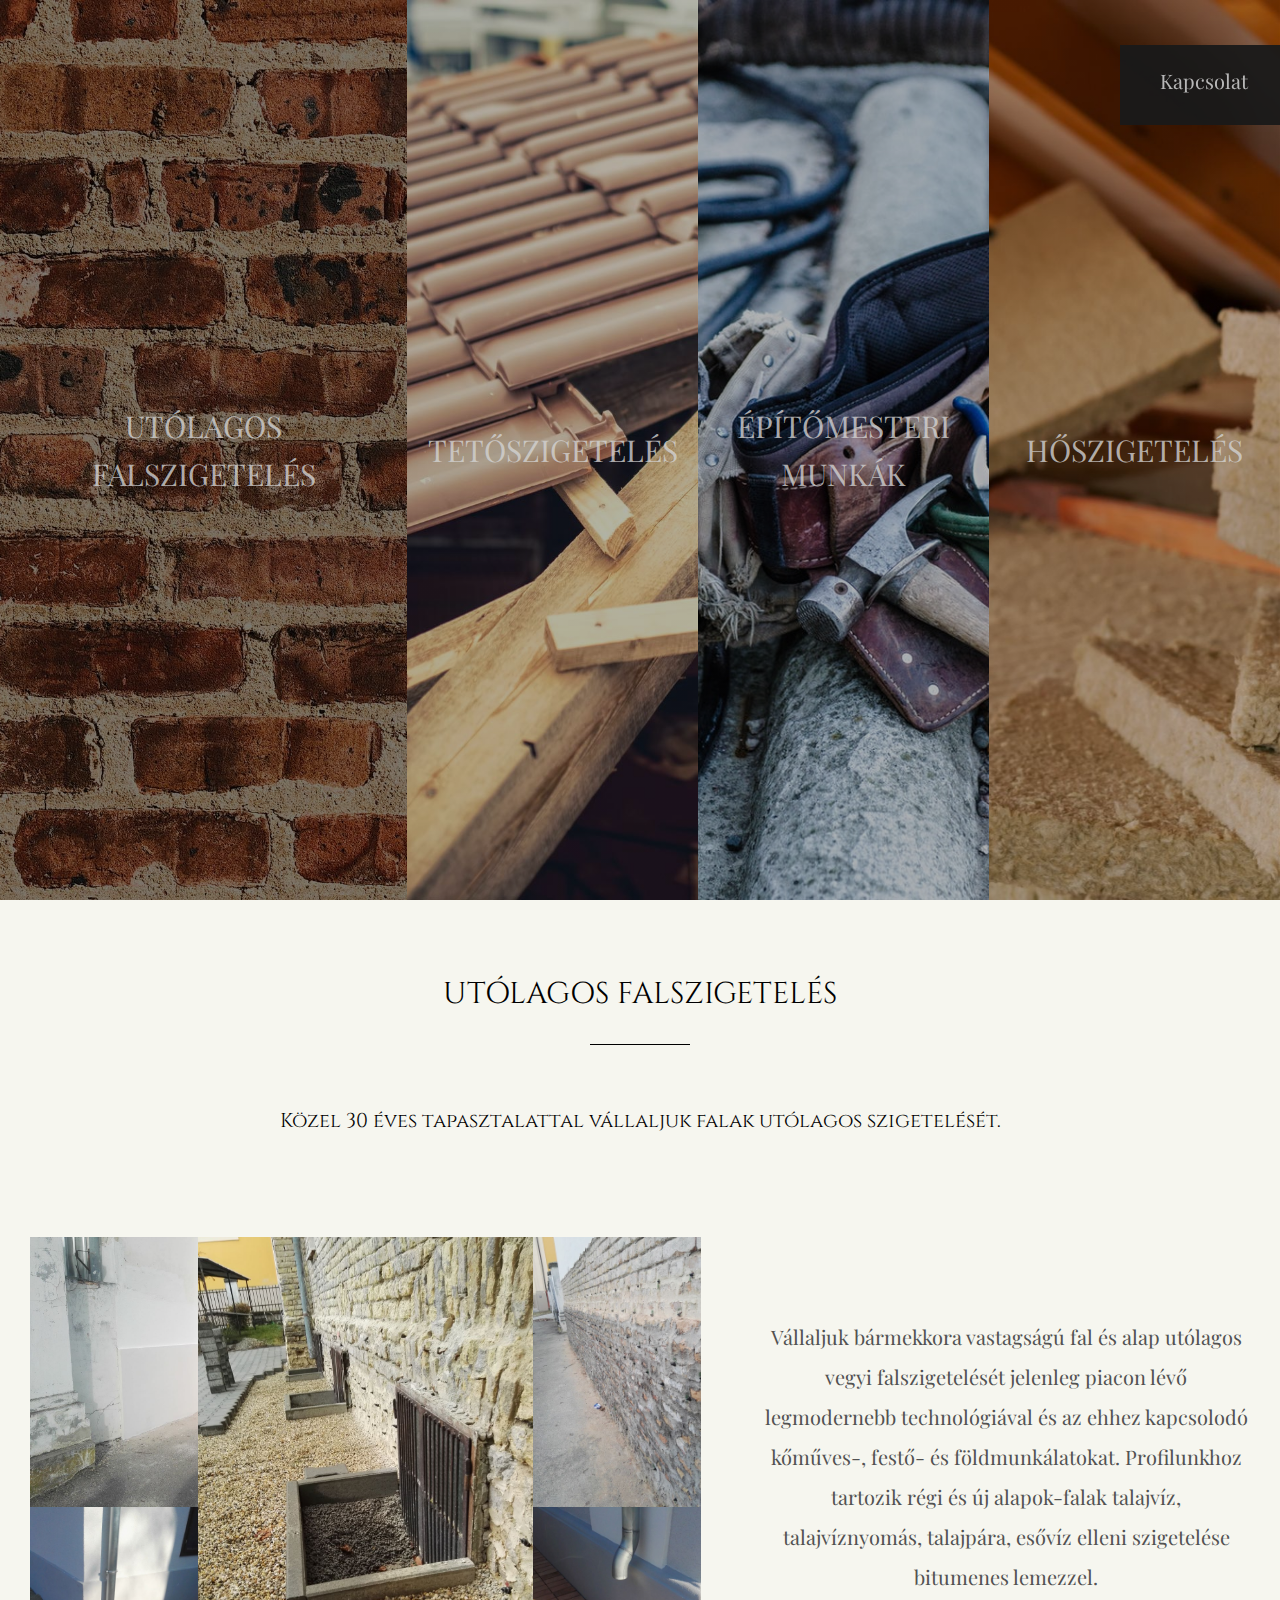
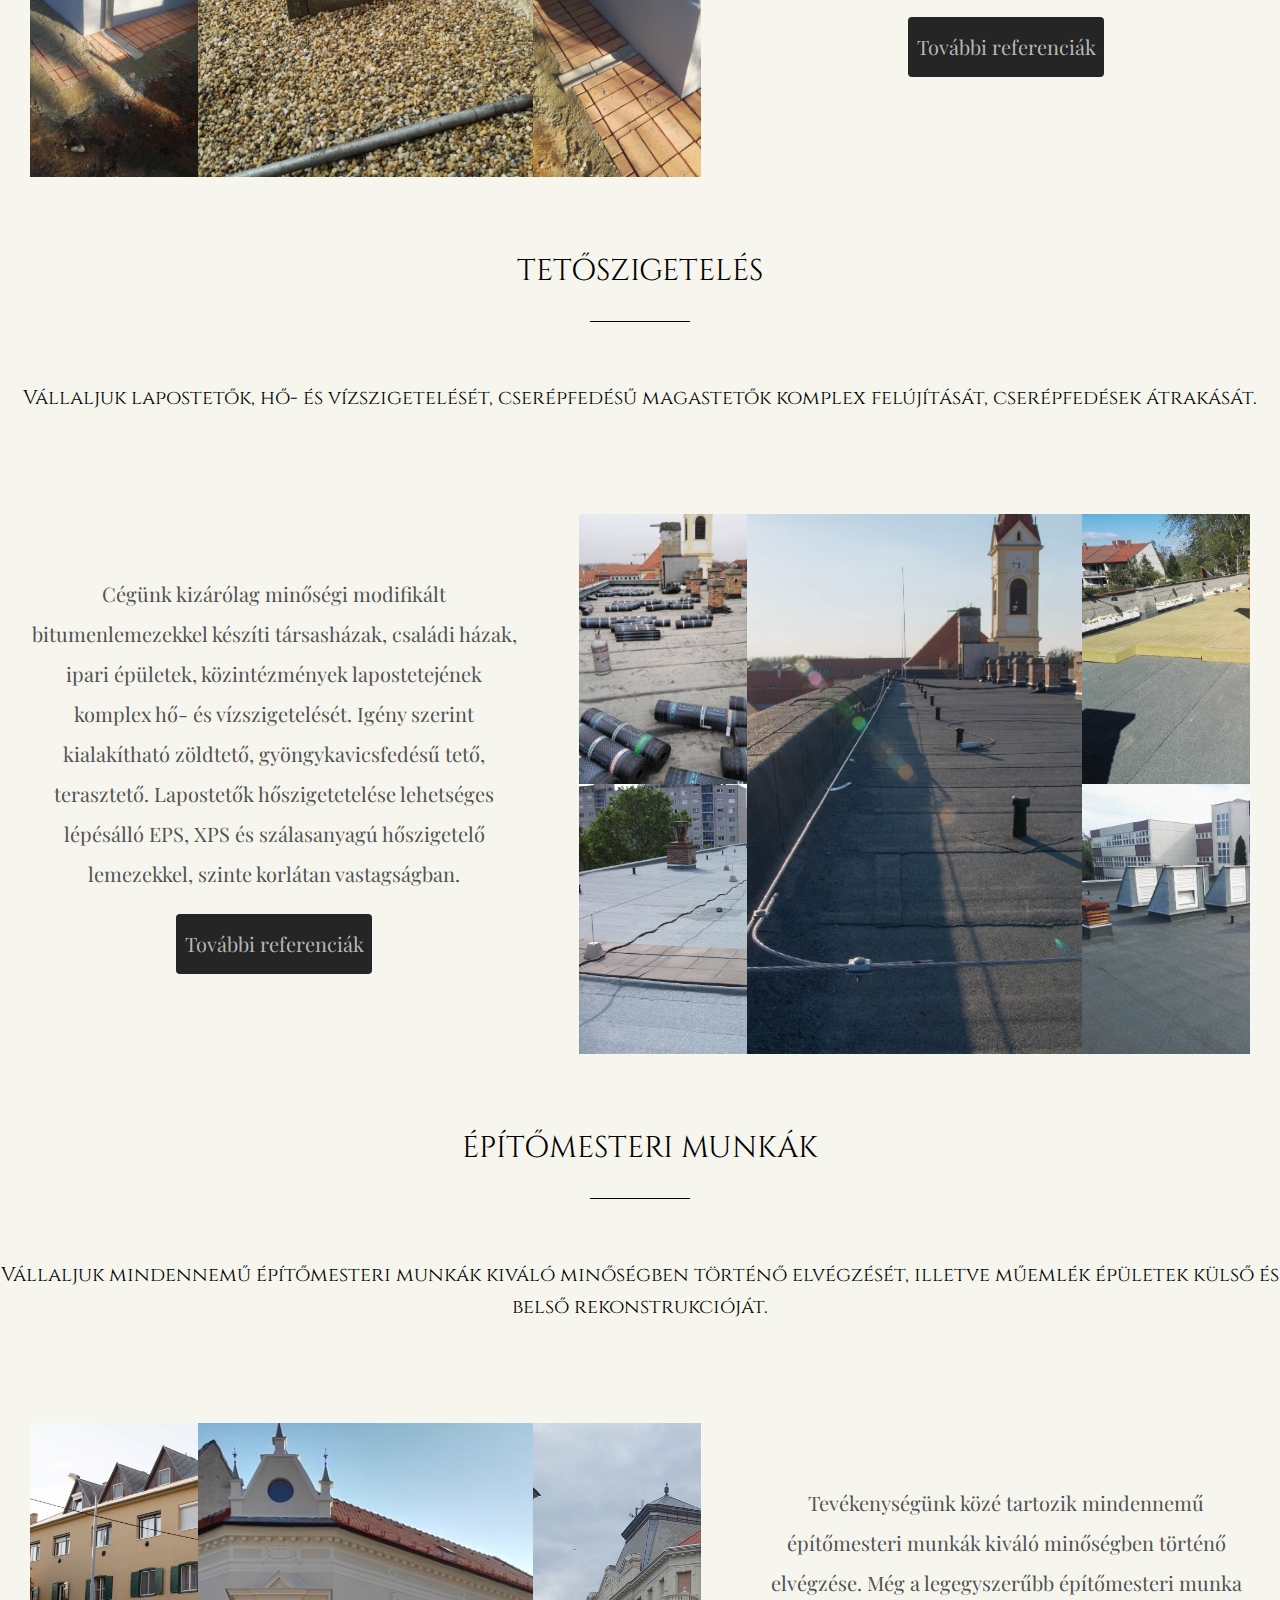
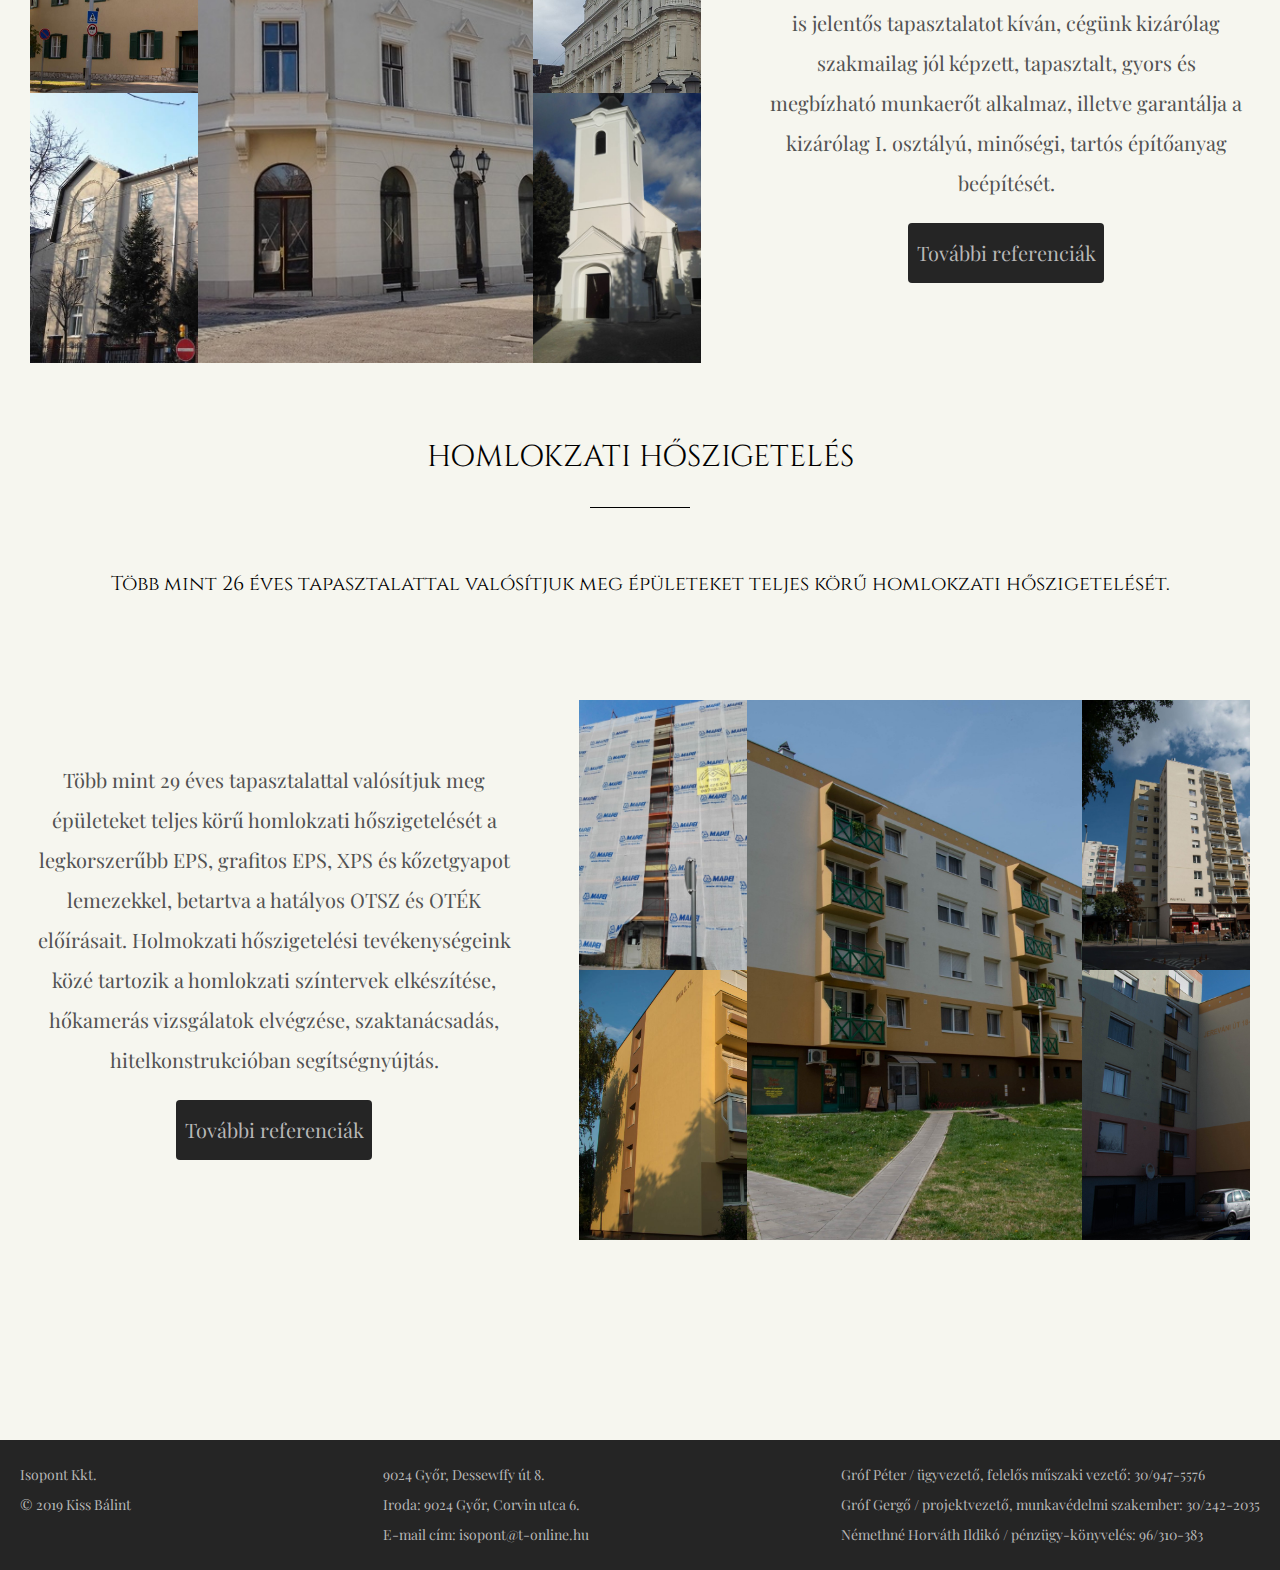
==== index.html @ 6ceb7b25 "implemented minor changes" ====
<!DOCTYPE html>
<html lang="en">
    <head>
        <meta charset="UTF-8">
        <meta name="viewport" content="width=device-width, initial-scale=1.0">
        
        
        <link href="https://fonts.googleapis.com/css?family=Cinzel" rel="stylesheet">
        <link href="https://fonts.googleapis.com/css?family=Cinzel|Playfair+Display" rel="stylesheet">
        <link rel="stylesheet" href="css/style.css">
        <link rel="shortcut icon" type="image/png" href="img/favicon.png">
        
        <title>geri &mdash; website</title>
    </head>
    <body>
        <div class="container">
            <div class="split">

                <div class="split__image split__image--first">
                        <a href="#falszig" class="split__button">utólagos falszigetelés</a> 
                </div>

                <div class="split__image split__image--second">
                        <a href="#tetoszig" class="split__button"> tetőszigetelés</a> 
                </div>

                <div class="split__image split__image--third">
                        <a href="#epmest" class="split__button">építőmesteri munkák</a> 
                </div>

                <div class="split__image split__image--fourth">
                        <a href="#hoszig" class="split__button">hőszigetelés</a>
                        <a href="#popup" class="split__contact">Kapcsolat</a> 
                </div>
                
            </div>
           
        
<!-- start of first job -->
            <div class="references" id="falszig">
                    <h2>utólagos falszigetelés</h2>
                    <div class="h2__line"></div>
                            <h3>Közel 30 éves tapasztalattal vállaljuk falak utólagos szigetelését.</h3>
            <div class="references__first">
                
                <div class="references__first--image">
                    <div class="references__first--image-1">
                        <div class="ref__title">Szent Imre út 16-18</div>
                    </div> 
                    <div class="references__first--image-2">
                        <div class="ref__title">Szent Imre út 16-18</div>
                    </div>
                    <div class="references__first--image-3">
                         <div class="ref__title">Szent Imre út 16-18</div> 
                    </div>
                    <div class="references__first--image-4">
                        <div class="ref__title">Szent Imre út 16-18</div> 
                    </div>
                    <div class="references__first--image-5">
                        <div class="ref__title">Szent Imre út 16-18</div>
                    </div>
                    </div>
                    <div class="references__first--text">
                        Vállaljuk bármekkora vastagságú fal és alap utólagos vegyi falszigetelését jelenleg piacon lévő legmodernebb technológiával és az ehhez kapcsolodó kőműves-, festő- és földmunkálatokat.
                        Profilunkhoz tartozik régi és új alapok-falak talajvíz, talajvíznyomás, talajpára, esővíz elleni szigetelése bitumenes lemezzel.
                             
                            <a href="#moreref" class="more__references">További referenciák</a>    
                    </div>    
            </div>
            </div>
<!-- end of first job -->


<!-- start of second job -->
<div class="references" id="tetoszig">
    <h2>Tetőszigetelés</h2>
    <div class="h2__line"></div>
            <h3>Vállaljuk lapostetők, hő- és vízszigetelését, cserépfedésű magastetők komplex 
                felújítását, cserépfedések átrakását.</h3>
<div class="references__first">

        <div class="references__first--text">
                Cégünk kizárólag minőségi modifikált bitumenlemezekkel készíti társasházak, családi házak, ipari épületek, közintézmények lapostetejének komplex hő- és vízszigetelését. 
        Igény szerint kialakítható zöldtető, gyöngykavicsfedésű tető, terasztető. Lapostetők hőszigetetelése lehetséges lépésálló EPS, XPS és szálasanyagú hőszigetelő lemezekkel, szinte korlátan vastagságban. 
                     
                    <a href="#moreref" class="more__references">További referenciák</a>    
            </div> 

<div class="references__first--image">
    <div class="references__first--image-6">
        <div class="ref__title">Szent Imre út 16-18</div>
    </div> 
    <div class="references__first--image-7">
        <div class="ref__title">Szent Imre út 16-18</div>
    </div>
    <div class="references__first--image-8">
         <div class="ref__title">Szent Imre út 16-18</div> 
    </div>
    <div class="references__first--image-9">
        <div class="ref__title">Szent Imre út 16-18</div> 
    </div>
    <div class="references__first--image-10">
        <div class="ref__title">Szent Imre út 16-18</div>
    </div>
    </div>
</div>
</div>
<!-- end of second job -->

<!-- start of third job -->
<div class="references" id="epmest">
        <h2>Építőmesteri munkák</h2>
        <div class="h2__line"></div>
                <h3>Vállaljuk mindennemű építőmesteri munkák kiváló minőségben történő elvégzését,
                     illetve műemlék épületek külső és belső rekonstrukcióját.</h3>
<div class="references__first">
    
    <div class="references__first--image">
        <div class="references__first--image-11">
            <div class="ref__title">Szent Imre út 16-18</div>
        </div> 
        <div class="references__first--image-12">
            <div class="ref__title">Szent Imre út 16-18</div>
        </div>
        <div class="references__first--image-13">
             <div class="ref__title">Szent Imre út 16-18</div> 
        </div>
        <div class="references__first--image-14">
            <div class="ref__title">Szent Imre út 16-18</div> 
        </div>
        <div class="references__first--image-15">
            <div class="ref__title">Szent Imre út 16-18</div>
        </div>
        </div>
        <div class="references__first--text">
                Tevékenységünk közé tartozik mindennemű építőmesteri munkák kiváló minőségben történő elvégzése. Még a legegyszerűbb építőmesteri munka is jelentős tapasztalatot kíván,  
                cégünk kizárólag szakmailag jól képzett, tapasztalt, gyors és megbízható munkaerőt alkalmaz, illetve garantálja a kizárólag I. osztályú, minőségi, tartós építőanyag beépítését.
                 
                <a href="#moreref" class="more__references">További referenciák</a>    
        </div>    
</div>
</div>
<!-- end of third job -->


<!-- start of fourth job -->
<div class="references" id="hoszig">
    <h2>Homlokzati hőszigetelés</h2>
    <div class="h2__line"></div>
            <h3>Több mint 26 éves tapasztalattal valósítjuk meg
                    épületeket teljes körű homlokzati hőszigetelését.</h3>
<div class="references__first">

        <div class="references__first--text">
                Több mint 29 éves tapasztalattal valósítjuk meg épületeket teljes körű homlokzati hőszigetelését a legkorszerűbb EPS, grafitos EPS, 
                XPS és kőzetgyapot lemezekkel, betartva a hatályos OTSZ és OTÉK előírásait.  
Holmokzati hőszigetelési tevékenységeink közé tartozik a homlokzati színtervek elkészítése, hőkamerás vizsgálatok elvégzése, szaktanácsadás, hitelkonstrukcióban segítségnyújtás.
                     
                    <a href="#moreref" class="more__references">További referenciák</a>    
            </div> 

<div class="references__first--image">
    <div class="references__first--image-16">
        <div class="ref__title">Szent Imre út 16-18</div>
    </div> 
    <div class="references__first--image-17">
        <div class="ref__title">Szent Imre út 16-18</div>
    </div>
    <div class="references__first--image-18">
         <div class="ref__title">Szent Imre út 16-18</div> 
    </div>
    <div class="references__first--image-19">
        <div class="ref__title">Szent Imre út 16-18</div> 
    </div>
    <div class="references__first--image-20">
        <div class="ref__title">Szent Imre út 16-18</div>
    </div>
    </div>
</div>
</div>
<!-- end of fourth job -->


            <!-- POPUP -->
            <div class="popup" id="popup">
                <div class="popup__content">
                    <a href="#container" class="popup__close">&times;</a>
                    <div class="popup__content--text">
                        <div class="popup__content--text-heading">Árajánlatkéréssel és egyéb információval kapcsolatban keressen bennünket alábbi elérhetőségeinken.</div>

                        <div class="popup__content--text-contacts">Isopont Kft.<br>
                            9024 Győr, Dessewffy út 8.<br>
                            Iroda: 9024 Győr, Corvin utca 6.<br>
                            E-mail cím: isopont@t-online.hu<br>
                        </div>
    
     
                        <div class="popup__content--text-contacts">
                            Gróf Péter / ügyvezető, felelős műszaki vezető<br>
                            mobil: +36-30/947-5576<br>
                        </div>
     
                        <div class="popup__content--text-contacts">
                            Gróf Gergő / projektvezető, építőmérnök, munkavédelmi szakember<br>
                            mobil: +36-30/242-2035<br>
                        </div>
     
                            <div class="popup__content--text-contacts">
                            Némethné Horváth Ildikó / pénzügy-könyvelés<br>
                            Telefon: +36-96/310-383<br>
                        </div>
     
                            
 

                        
                    </div>
                </div>
            </div>
            <!-- POPUP -->

            <!-- references -->
            <div class="moreref" id="moreref">
                <div class="moreref__content">
                    <a href="#container" class="moreref__close">&times;</a>

                    <div class="moreref__content--image">
                            <!--<div class="moreref__content--image--1">
                                <div class="rozamester">Szent László út 8.</div>
                            </div>
                            <div class="moreref__content--image--2">
                                <div class="rozamester">Szent László út 8.</div>
                            </div> 
                            <div class="moreref__content--image--3">
                                <div class="rozamester">Szent László út 8.</div>
                            </div> 
                            <div class="moreref__content--image--4">
                                <div class="rozamester">Szent László út 8.</div>
                            </div> 
                            <div class="moreref__content--image--5">
                                <div class="rozamester">Szent László út 8.</div>
                            </div> -->
                            <div class="moreref__content--image--6">
                                <div class="rozamester">Szent László út 8.</div>
                            </div> 
                            <div class="moreref__content--image--7">
                                <div class="rozamester">Szent László út 8.</div>
                            </div> 
                            <div class="moreref__content--image--8">
                                <div class="rozamester">Szent László út 8.</div>
                            </div>
                            <div class="moreref__content--image--9">
                                <div class="rozamester">Szent László út 8.</div>
                            </div>
                            <div class="moreref__content--image--10">
                                <div class="rozamester">Szent László út 8.</div>
                            </div>
                            <div class="moreref__content--image--11">
                                <div class="rozamester">Szent László út 8.</div>
                            </div>
                            <div class="moreref__content--image--12">
                                <div class="rozamester">Szent László út 8.</div>
                            </div>
                            <div class="moreref__content--image--13">
                                <div class="rozamester">Szent László út 8.</div>
                            </div>
                            <div class="moreref__content--image--14">
                                <div class="rozamester">Szent László út 8.</div>
                            </div>
                            <div class="moreref__content--image--15">
                                <div class="rozamester">Szent László út 8.</div>
                            </div>
                    </div>


        
</div>
</div>
<!-- references -->

<!-- footer -->
<div class="footer">

        <div class="footer-item">
                <li>Isopont Kkt.</li>
                <li>© 2019 Kiss Bálint</li>
            </div>

    <div class="footer-item">
        <li>9024 Győr, Dessewffy út 8.</li>
        <li>Iroda: 9024 Győr, Corvin utca 6.</li>
        <li>E-mail cím: isopont@t-online.hu</li>
    </div>

    <div class="footer-item">
            <li>Gróf Péter / ügyvezető, felelős műszaki vezető:
                30/947-5576</li>
            <li>Gróf Gergő / projektvezető, munkavédelmi szakember:
                    30/242-2035</li>
            <li>Némethné Horváth Ildikó / pénzügy-könyvelés:
                    96/310-383</li>
        </div>


</div>
    
    
        
    

        
        <script src='main.js'></script>

    </body>
</html>
---- css/style.css ----
@charset "UTF-8";
/*font-family: 'Playfair Display', serif;
font-size: 14px;
letter-spacing: 0.1em;
font-style: italic;

font-family: 'Cinzel', serif;*/
:root {
  --color-primary: #fff; }

* {
  margin: 0;
  padding: 0; }

*,
*::before,
*::after {
  box-sizing: inherit; }

html {
  box-sizing: border-box;
  font-size: 62.5%; }

body {
  font-family: 'Playfair Display';
  font-weight: 400;
  line-height: 1.6;
  background-color: rgba(232, 232, 215, 0.4);
  min-height: 100vh;
  overflow-x: hidden; }

.container {
  position: relative; }

/*-----------------mixins------------------- format:shift+alt+f*/
/*---------------mixins------------------*/
html {
  overflow-x: hidden; }

.split {
  display: flex;
  justify-content: center;
  align-items: center; }
  .split__image {
    position: relative;
    width: 100%;
    height: 100vh;
    overflow: hidden; }
    @media only screen and (max-width: 820px) {
      .split__image {
        height: 25vh; } }
    @media only screen and (max-width: 540px) {
      .split__image {
        height: 50vh; } }
    .split__image--first {
      background-image: linear-gradient(rgba(0, 0, 0, 0.3), rgba(0, 0, 0, 0.3)), url("../img/utólagosfalszig_2.jpg");
      background-position: center;
      background-size: cover; }
    .split__image--second {
      background-image: linear-gradient(rgba(0, 0, 0, 0.3), rgba(0, 0, 0, 0.3)), url("../img/tető_2.jpg");
      background-size: cover;
      background-position: center; }
    .split__image--third {
      background-image: linear-gradient(rgba(0, 0, 0, 0.3), rgba(0, 0, 0, 0.3)), url("../img/építő_1.jpg");
      background-size: cover;
      background-position: center; }
    .split__image--fourth {
      background-image: linear-gradient(rgba(0, 0, 0, 0.3), rgba(0, 0, 0, 0.3)), url("../img/hőszig_1.jpg");
      background-size: cover;
      background-position: center; }
  .split__button {
    z-index: 100;
    position: absolute;
    left: 50%;
    /* horizontal alignment */
    top: 50%;
    /* vertical alignment */
    transform: translate(-50%, -50%);
    text-align: center;
    font-size: 3rem;
    font-weight: 200;
    color: rgba(211, 211, 211, 0.8);
    text-decoration: none;
    text-transform: uppercase;
    transition: all 0.3s; }
    .split__button:hover {
      color: lightgray;
      border-bottom: 1px solid rgba(211, 211, 211, 0.8); }
    @media only screen and (max-width: 1020px) {
      .split__button {
        font-size: 2.4rem; } }
  .split__contact {
    z-index: 100;
    position: absolute;
    right: 0%;
    top: 5%;
    height: 8rem;
    width: 16rem;
    padding: 2rem 4rem;
    text-align: center;
    font-size: 2rem;
    font-weight: 400;
    color: rgba(211, 211, 211, 0.85);
    text-decoration: none;
    background: rgba(25, 25, 25, 0.95);
    transition: all 0.3s;
    position: fixed; }
    .split__contact:hover {
      color: lightgray;
      background: #191919; }
    @media only screen and (max-width: 1020px) {
      .split__contact {
        font-size: 1.8rem;
        height: 6rem;
        width: 12rem;
        padding: 1.5rem 2rem;
        text-align: center; } }
    @media only screen and (max-width: 820px) {
      .split__contact {
        font-size: 1.6rem;
        height: 5rem;
        width: 10rem;
        padding: 1.2rem 2rem;
        text-align: center;
        right: 0%;
        top: 0%; } }
    @media only screen and (max-width: 540px) {
      .split__contact {
        font-size: 1.2rem;
        height: 5rem;
        width: 10rem;
        padding: 1.2rem 2rem;
        text-align: center;
        right: 0%;
        top: 0%; } }
  @media only screen and (max-width: 820px) {
    .split {
      flex-direction: column;
      width: 100%;
      background-size: cover; } }

h2 {
  font-family: "Cinzel", serif;
  text-transform: uppercase;
  font-weight: 300;
  font-size: 3rem;
  text-align: center;
  margin: 7rem 0rem 2.6rem 0rem; }
  @media only screen and (max-width: 820px) {
    h2 {
      font-size: 2.8rem;
      margin-bottom: 2rem; } }
  @media only screen and (max-width: 540px) {
    h2 {
      margin-bottom: 2.4rem; } }

.h2__line {
  margin: 0 auto;
  width: 10rem;
  height: 1px;
  background: black; }

h3 {
  font-family: "Cinzel", serif;
  font-weight: 200;
  font-size: 2rem;
  text-align: center;
  margin: 6rem 0rem 10rem 0rem; }
  @media only screen and (max-width: 820px) {
    h3 {
      margin: 6rem 0rem 10rem 0rem; } }
  @media only screen and (max-width: 540px) {
    h3 {
      margin: 3rem 0rem 2rem 0rem; } }
  @media only screen and (max-width: 300px) {
    h3 {
      margin: 3rem 0rem 12rem 0rem; } }

.references__first {
  display: flex;
  justify-content: space-between;
  align-items: center;
  margin: 3rem 3rem;
  height: 60vh; }
  .references__first--image {
    width: 55%;
    height: 100%;
    position: relative;
    overflow: hidden;
    /*----main reference picture styles---------*/
    /*----utólagos falszigetelés---------*/
    /*----utólagos falszigetelés---------*/
    /*----tetőszigetelés---------*/
    /*----tetőszigetelés---------*/
    /*----építőmesteri munkák---------*/
    /*----építőmesteri munkák---------*/
    /*----homlokzati hőszigetelés---------*/
    /*----homlokzati hőszigetelés---------*/
    /*----main reference picture styles---------*/ }
    @media only screen and (max-width: 920px) {
      .references__first--image {
        width: 45%; } }
    @media only screen and (max-width: 540px) {
      .references__first--image {
        width: 0;
        height: 0; } }
    .references__first--image-1 {
      background-image: linear-gradient(rgba(0, 0, 0, 0), rgba(0, 0, 0, 0)), url("../img/reference1.jpg");
      width: 25%;
      height: 50%;
      background-size: cover;
      position: absolute;
      top: 0%;
      left: 0%;
      transition: all 1s ease;
      overflow: hidden; }
      @media only screen and (max-width: 920px) {
        .references__first--image-1 {
          height: 0; } }
      .references__first--image-1:hover {
        z-index: 10; }
    .references__first--image-2 {
      background-image: linear-gradient(rgba(0, 0, 0, 0), rgba(0, 0, 0, 0)), url("../img/reference2.jpg");
      width: 50%;
      height: 100%;
      background-size: cover;
      background-position: center;
      position: absolute;
      left: 25%;
      top: 0%;
      transition: all 1s ease;
      overflow: hidden; }
      @media only screen and (max-width: 920px) {
        .references__first--image-2 {
          width: 100%;
          left: 0%;
          top: 0%; } }
      .references__first--image-2:hover {
        z-index: 10; }
    .references__first--image-3 {
      background-image: linear-gradient(rgba(0, 0, 0, 0), rgba(0, 0, 0, 0)), url("../img/reference3.jpg");
      width: 25%;
      height: 50%;
      background-size: cover;
      position: absolute;
      right: 0;
      transition: all 1s ease;
      overflow: hidden; }
      @media only screen and (max-width: 920px) {
        .references__first--image-3 {
          height: 0; } }
      .references__first--image-3:hover {
        z-index: 10; }
    .references__first--image-4 {
      background-image: linear-gradient(rgba(0, 0, 0, 0), rgba(0, 0, 0, 0)), url("../img/reference4.jpg");
      width: 25%;
      height: 50%;
      background-size: cover;
      position: absolute;
      top: 50%;
      left: 0%;
      transition: all 1s ease;
      overflow: hidden; }
      @media only screen and (max-width: 920px) {
        .references__first--image-4 {
          height: 0; } }
      .references__first--image-4:hover {
        z-index: 10; }
    .references__first--image-5 {
      background-image: linear-gradient(rgba(0, 0, 0, 0), rgba(0, 0, 0, 0)), url("../img/reference5.jpg");
      width: 25%;
      height: 50%;
      background-size: cover;
      position: absolute;
      top: 50%;
      right: 0%;
      transition: all 1s ease;
      overflow: hidden; }
      @media only screen and (max-width: 920px) {
        .references__first--image-5 {
          height: 0; } }
      .references__first--image-5:hover {
        z-index: 10; }
    .references__first--image-6 {
      background-image: linear-gradient(rgba(0, 0, 0, 0), rgba(0, 0, 0, 0)), url("../img/reference6.jpg");
      width: 25%;
      height: 50%;
      background-size: cover;
      position: absolute;
      top: 0%;
      left: 0%;
      transition: all 1s ease;
      overflow: hidden; }
      @media only screen and (max-width: 920px) {
        .references__first--image-6 {
          height: 0; } }
      .references__first--image-6:hover {
        z-index: 10; }
    .references__first--image-7 {
      background-image: linear-gradient(rgba(0, 0, 0, 0), rgba(0, 0, 0, 0)), url("../img/reference7.jpg");
      width: 50%;
      height: 100%;
      background-size: cover;
      background-position: center;
      position: absolute;
      left: 25%;
      top: 0%;
      transition: all 1s ease;
      overflow: hidden; }
      @media only screen and (max-width: 920px) {
        .references__first--image-7 {
          width: 100%;
          left: 0%;
          top: 0%; } }
      .references__first--image-7:hover {
        z-index: 10; }
    .references__first--image-8 {
      background-image: linear-gradient(rgba(0, 0, 0, 0), rgba(0, 0, 0, 0)), url("../img/reference8.jpg");
      width: 25%;
      height: 50%;
      background-size: cover;
      position: absolute;
      right: 0;
      transition: all 1s ease;
      overflow: hidden; }
      @media only screen and (max-width: 920px) {
        .references__first--image-8 {
          height: 0; } }
      .references__first--image-8:hover {
        z-index: 10; }
    .references__first--image-9 {
      background-image: linear-gradient(rgba(0, 0, 0, 0), rgba(0, 0, 0, 0)), url("../img/reference9.jpg");
      width: 25%;
      height: 50%;
      background-size: cover;
      position: absolute;
      top: 50%;
      left: 0%;
      transition: all 1s ease;
      overflow: hidden; }
      @media only screen and (max-width: 920px) {
        .references__first--image-9 {
          height: 0; } }
      .references__first--image-9:hover {
        z-index: 10; }
    .references__first--image-10 {
      background-image: linear-gradient(rgba(0, 0, 0, 0), rgba(0, 0, 0, 0)), url("../img/reference10.jpg");
      width: 25%;
      height: 50%;
      background-size: cover;
      position: absolute;
      top: 50%;
      right: 0%;
      transition: all 1s ease;
      overflow: hidden; }
      @media only screen and (max-width: 920px) {
        .references__first--image-10 {
          height: 0; } }
      .references__first--image-10:hover {
        z-index: 10; }
    .references__first--image-11 {
      background-image: linear-gradient(rgba(0, 0, 0, 0), rgba(0, 0, 0, 0)), url("../img/reference11.jpg");
      width: 25%;
      height: 50%;
      background-size: cover;
      position: absolute;
      top: 0%;
      left: 0%;
      transition: all 1s ease;
      overflow: hidden; }
      @media only screen and (max-width: 920px) {
        .references__first--image-11 {
          height: 0; } }
      .references__first--image-11:hover {
        z-index: 10; }
    .references__first--image-12 {
      background-image: linear-gradient(rgba(0, 0, 0, 0), rgba(0, 0, 0, 0)), url("../img/reference12.jpg");
      width: 50%;
      height: 100%;
      background-size: cover;
      background-position: center;
      position: absolute;
      left: 25%;
      top: 0%;
      transition: all 1s ease;
      overflow: hidden; }
      @media only screen and (max-width: 920px) {
        .references__first--image-12 {
          width: 100%;
          left: 0%;
          top: 0%; } }
      .references__first--image-12:hover {
        z-index: 10; }
    .references__first--image-13 {
      background-image: linear-gradient(rgba(0, 0, 0, 0), rgba(0, 0, 0, 0)), url("../img/reference13.jpg");
      width: 25%;
      height: 50%;
      background-size: cover;
      position: absolute;
      right: 0;
      transition: all 1s ease;
      overflow: hidden; }
      @media only screen and (max-width: 920px) {
        .references__first--image-13 {
          height: 0; } }
      .references__first--image-13:hover {
        z-index: 10; }
    .references__first--image-14 {
      background-image: linear-gradient(rgba(0, 0, 0, 0), rgba(0, 0, 0, 0)), url("../img/reference14.jpg");
      width: 25%;
      height: 50%;
      background-size: cover;
      position: absolute;
      top: 50%;
      left: 0%;
      transition: all 1s ease;
      overflow: hidden; }
      @media only screen and (max-width: 920px) {
        .references__first--image-14 {
          height: 0; } }
      .references__first--image-14:hover {
        z-index: 10; }
    .references__first--image-15 {
      background-image: linear-gradient(rgba(0, 0, 0, 0), rgba(0, 0, 0, 0)), url("../img/reference15.jpg");
      width: 25%;
      height: 50%;
      background-size: cover;
      position: absolute;
      top: 50%;
      right: 0%;
      transition: all 1s ease;
      overflow: hidden; }
      @media only screen and (max-width: 920px) {
        .references__first--image-15 {
          height: 0; } }
      .references__first--image-15:hover {
        z-index: 10; }
    .references__first--image-16 {
      background-image: linear-gradient(rgba(0, 0, 0, 0), rgba(0, 0, 0, 0)), url("../img/reference16.jpg");
      width: 25%;
      height: 50%;
      background-size: cover;
      position: absolute;
      top: 0%;
      left: 0%;
      transition: all 1s ease;
      overflow: hidden; }
      @media only screen and (max-width: 920px) {
        .references__first--image-16 {
          height: 0; } }
      .references__first--image-16:hover {
        z-index: 10; }
    .references__first--image-17 {
      background-image: linear-gradient(rgba(0, 0, 0, 0), rgba(0, 0, 0, 0)), url("../img/reference17.jpg");
      width: 50%;
      height: 100%;
      background-size: cover;
      background-position: center;
      position: absolute;
      left: 25%;
      top: 0%;
      transition: all 1s ease;
      overflow: hidden; }
      @media only screen and (max-width: 920px) {
        .references__first--image-17 {
          width: 100%;
          left: 0%;
          top: 0%; } }
      .references__first--image-17:hover {
        z-index: 10; }
    .references__first--image-18 {
      background-image: linear-gradient(rgba(0, 0, 0, 0), rgba(0, 0, 0, 0)), url("../img/reference18.jpg");
      width: 25%;
      height: 50%;
      background-size: cover;
      position: absolute;
      right: 0;
      transition: all 1s ease;
      overflow: hidden; }
      @media only screen and (max-width: 920px) {
        .references__first--image-18 {
          height: 0; } }
      .references__first--image-18:hover {
        z-index: 10; }
    .references__first--image-19 {
      background-image: linear-gradient(rgba(0, 0, 0, 0), rgba(0, 0, 0, 0)), url("../img/reference19.jpg");
      width: 25%;
      height: 50%;
      background-size: cover;
      position: absolute;
      top: 50%;
      left: 0%;
      transition: all 1s ease;
      overflow: hidden; }
      @media only screen and (max-width: 920px) {
        .references__first--image-19 {
          height: 0; } }
      .references__first--image-19:hover {
        z-index: 10; }
    .references__first--image-20 {
      background-image: linear-gradient(rgba(0, 0, 0, 0), rgba(0, 0, 0, 0)), url("../img/reference20.jpg");
      width: 25%;
      height: 50%;
      background-size: cover;
      position: absolute;
      top: 50%;
      right: 0%;
      transition: all 1s ease;
      overflow: hidden; }
      @media only screen and (max-width: 920px) {
        .references__first--image-20 {
          height: 0; } }
      .references__first--image-20:hover {
        z-index: 10; }
  .references__first--text {
    font-size: 2rem;
    width: 40%;
    font-family: "Playfair Display", serif;
    line-height: 2;
    text-align: center;
    color: #525252; }
    @media only screen and (max-width: 1020px) {
      .references__first--text {
        font-size: 1.9rem;
        line-height: 3.5rem; } }
    @media only screen and (max-width: 920px) {
      .references__first--text {
        font-size: 1.8rem;
        line-height: 3rem;
        width: 50%; } }
    @media only screen and (max-width: 650px) {
      .references__first--text {
        font-size: 1.6rem;
        line-height: 2.8rem;
        width: 50%; } }
    @media only screen and (max-width: 540px) {
      .references__first--text {
        width: 100%; } }

.references .ref__title {
  height: 3rem;
  width: 100%;
  color: rgba(211, 211, 211, 0.85);
  text-align: left;
  margin: 0 auto;
  padding: 0.3rem 0.3rem;
  font-size: 1.7rem;
  background: #191919;
  position: absolute;
  bottom: 0%;
  z-index: -10; }

.split__image--first, .split__image--second, .split__image--third,
.split__image--fourth, .split__image--second:before, .split__image--first:before,
.split__image--third:before, .split__image--fourth:before {
  transition: var(--speed) all ease-in-out; }

/*I hover over the first element*/
.hover-first {
  width: var(--hover-width);
  background-image: linear-gradient(rgba(0, 0, 0, 0.5), rgba(0, 0, 0, 0.5)), url("../img/utólagosfalszig_2.jpg");
  background-size: cover; }
  @media only screen and (max-width: 820px) {
    .hover-first {
      width: 100%; } }

/*I hover over the second element*/
.hover-second {
  width: var(--hover-width);
  background-image: linear-gradient(rgba(0, 0, 0, 0.5), rgba(0, 0, 0, 0.5)), url("../img/tető_2.jpg"); }
  @media only screen and (max-width: 820px) {
    .hover-second {
      width: 100%; } }

/*I hover over the third element*/
.hover-third {
  width: var(--hover-width);
  background-image: linear-gradient(rgba(0, 0, 0, 0.5), rgba(0, 0, 0, 0.5)), url("../img/építő_1.jpg"); }
  @media only screen and (max-width: 820px) {
    .hover-third {
      width: 100%; } }

/*I hover over the fourth element*/
.hover-fourth {
  width: var(--hover-width);
  background-image: linear-gradient(rgba(0, 0, 0, 0.5), rgba(0, 0, 0, 0.5)), url("../img/hőszig_1.jpg"); }
  @media only screen and (max-width: 820px) {
    .hover-fourth {
      width: 100%; } }

:root {
  /*hover*/
  --hover-width: 140%;
  --other-width: 20%;
  --speed: 1000ms; }

.popup {
  height: 100vh;
  width: 100%;
  position: fixed;
  top: 0;
  left: 0;
  background-color: rgba(25, 25, 25, 0.9);
  z-index: 4000;
  opacity: 0;
  visibility: hidden;
  transition: all ease-in-out .3s;
  color: #525252; }
  .popup:target {
    opacity: 1;
    visibility: visible; }
  .popup__close:link, .popup__close:visited {
    position: absolute;
    top: 0rem;
    right: 1rem;
    font-size: 4.5rem;
    text-decoration: none;
    display: inline-block;
    color: #525252; }
  .popup__close:hover {
    color: rgba(82, 82, 82, 0.3); }
  .popup__content {
    width: 75%;
    height: 60rem;
    background-color: lightgray;
    box-shadow: 0 2rem 4rem rgba(25, 25, 25, 0.2);
    position: absolute;
    top: 50%;
    left: 50%;
    transform: translate(-50%, -50%);
    border-radius: 3px; }
    @media only screen and (max-width: 820px) {
      .popup__content {
        width: 100%; } }
    .popup__content--text {
      font-family: 'Cinzel', serif;
      text-align: center;
      margin: 0 auto; }
      .popup__content--text-heading {
        font-family: 'Playfair Display', serif;
        font-weight: 300;
        font-size: 2.2rem;
        text-align: center;
        margin: 4.2rem 3rem 2rem 3rem; }
        @media only screen and (max-width: 540px) {
          .popup__content--text-heading {
            font-size: 0rem; } }
      .popup__content--text-contacts {
        font-family: 'Playfair Display', serif;
        font-weight: 200;
        font-size: 1.8rem;
        text-align: center;
        margin: 2rem 2rem; }
        @media only screen and (max-width: 540px) {
          .popup__content--text-contacts {
            font-size: 1.6rem; } }

.moreref {
  height: 100vh;
  width: 100%;
  position: fixed;
  top: 0;
  left: 0;
  background-color: rgba(25, 25, 25, 0.9);
  z-index: 4000;
  opacity: 0;
  visibility: hidden;
  transition: all ease-in-out .3s;
  color: #525252; }
  .moreref:target {
    opacity: 1;
    visibility: visible; }
  .moreref__close:link, .moreref__close:visited {
    position: absolute;
    top: -2.2rem;
    right: 0.1rem;
    font-size: 4.5rem;
    text-decoration: none;
    display: inline-block;
    color: #525252; }
    @media only screen and (max-width: 1200px) {
      .moreref__close:link, .moreref__close:visited {
        top: .5rem;
        right: 2.5rem; } }
    @media only screen and (max-width: 1020px) {
      .moreref__close:link, .moreref__close:visited {
        top: -2rem;
        right: 0.5rem; } }
    @media only screen and (max-width: 820px) {
      .moreref__close:link, .moreref__close:visited {
        top: .5rem;
        right: 2rem; } }
    @media only screen and (max-width: 650px) {
      .moreref__close:link, .moreref__close:visited {
        top: -2rem;
        right: 0.5rem; } }
  .moreref__close:hover {
    color: rgba(82, 82, 82, 0.3); }
  .moreref__content {
    width: 80%;
    padding: 1rem 1rem;
    background-color: lightgray;
    position: absolute;
    top: 50%;
    left: 50%;
    transform: translate(-50%, -50%);
    border-radius: 3px; }
    @media only screen and (max-width: 820px) {
      .moreref__content {
        width: 100%;
        height: auto; } }
    @media only screen and (max-width: 540px) {
      .moreref__content {
        display: flex; } }
    .moreref__content--image {
      width: 100%;
      height: 100%;
      display: flex;
      flex-wrap: wrap;
      justify-content: center; }
      .moreref__content--image--6 {
        background-image: linear-gradient(rgba(0, 0, 0, 0), rgba(0, 0, 0, 0)), url("../img/hoszig_ref/6.jpg");
        /*width: 18rem; // try with %!!!!
                    height: 18rem;*/
        width: 18%;
        margin: 1rem 1rem;
        background-size: cover;
        transition: .3s ease-in-out; }
        .moreref__content--image--6:hover {
          transform: scale(1.08); }
        @media only screen and (max-width: 1020px) {
          .moreref__content--image--6 {
            width: 30%; } }
        @media only screen and (max-width: 820px) {
          .moreref__content--image--6 {
            width: 20%; } }
        @media only screen and (max-width: 650px) {
          .moreref__content--image--6 {
            height: 30%; } }
        @media only screen and (max-width: 540px) {
          .moreref__content--image--6 {
            width: 40%; } }
      .moreref__content--image--7 {
        background-image: linear-gradient(rgba(0, 0, 0, 0), rgba(0, 0, 0, 0)), url("../img/hoszig_ref/7.jpg");
        /*width: 18rem;
                    height: 18rem;*/
        width: 18%;
        margin: 1rem 1rem;
        background-size: cover;
        transition: .3s ease-in-out; }
        .moreref__content--image--7:hover {
          transform: scale(1.08); }
        @media only screen and (max-width: 1020px) {
          .moreref__content--image--7 {
            width: 30%; } }
        @media only screen and (max-width: 820px) {
          .moreref__content--image--7 {
            width: 20%; } }
        @media only screen and (max-width: 650px) {
          .moreref__content--image--7 {
            height: 30%; } }
        @media only screen and (max-width: 540px) {
          .moreref__content--image--7 {
            width: 40%; } }
      .moreref__content--image--8 {
        background-image: linear-gradient(rgba(0, 0, 0, 0), rgba(0, 0, 0, 0)), url("../img/hoszig_ref/8.jpg");
        /*width: 18rem;
                    height: 18rem;*/
        width: 18%;
        margin: 1rem 1rem;
        background-size: cover;
        transition: .3s ease-in-out; }
        .moreref__content--image--8:hover {
          transform: scale(1.08); }
        @media only screen and (max-width: 1020px) {
          .moreref__content--image--8 {
            width: 30%; } }
        @media only screen and (max-width: 820px) {
          .moreref__content--image--8 {
            width: 20%; } }
        @media only screen and (max-width: 650px) {
          .moreref__content--image--8 {
            height: 30%; } }
        @media only screen and (max-width: 540px) {
          .moreref__content--image--8 {
            width: 40%; } }
      .moreref__content--image--9 {
        background-image: linear-gradient(rgba(0, 0, 0, 0), rgba(0, 0, 0, 0)), url("../img/hoszig_ref/9.jpg");
        /*width: 18rem;
                    height: 18rem;*/
        width: 18%;
        margin: 1rem 1rem;
        background-size: cover;
        transition: .3s ease-in-out; }
        .moreref__content--image--9:hover {
          transform: scale(1.08); }
        @media only screen and (max-width: 1020px) {
          .moreref__content--image--9 {
            width: 30%; } }
        @media only screen and (max-width: 820px) {
          .moreref__content--image--9 {
            width: 20%; } }
        @media only screen and (max-width: 650px) {
          .moreref__content--image--9 {
            height: 30%; } }
        @media only screen and (max-width: 540px) {
          .moreref__content--image--9 {
            width: 40%; } }
      .moreref__content--image--10 {
        background-image: linear-gradient(rgba(0, 0, 0, 0), rgba(0, 0, 0, 0)), url("../img/hoszig_ref/10.jpg");
        /*width: 18rem;
                    height: 18rem;*/
        width: 18%;
        margin: 1rem 1rem;
        background-size: cover;
        transition: .3s ease-in-out; }
        .moreref__content--image--10:hover {
          transform: scale(1.08); }
        @media only screen and (max-width: 1020px) {
          .moreref__content--image--10 {
            width: 30%; } }
        @media only screen and (max-width: 820px) {
          .moreref__content--image--10 {
            width: 20%; } }
        @media only screen and (max-width: 650px) {
          .moreref__content--image--10 {
            height: 30%; } }
        @media only screen and (max-width: 540px) {
          .moreref__content--image--10 {
            width: 40%; } }
      .moreref__content--image--11 {
        background-image: linear-gradient(rgba(0, 0, 0, 0), rgba(0, 0, 0, 0)), url("../img/hoszig_ref/11.jpg");
        /*width: 18rem;
                    height: 18rem;*/
        width: 18%;
        margin: 1rem 1rem;
        background-size: cover;
        transition: .3s ease-in-out; }
        .moreref__content--image--11:hover {
          transform: scale(1.08); }
        @media only screen and (max-width: 1020px) {
          .moreref__content--image--11 {
            width: 30%; } }
        @media only screen and (max-width: 820px) {
          .moreref__content--image--11 {
            width: 20%; } }
        @media only screen and (max-width: 650px) {
          .moreref__content--image--11 {
            height: 30%; } }
        @media only screen and (max-width: 540px) {
          .moreref__content--image--11 {
            width: 40%; } }
      .moreref__content--image--12 {
        background-image: linear-gradient(rgba(0, 0, 0, 0), rgba(0, 0, 0, 0)), url("../img/hoszig_ref/12.jpg");
        /*width: 18rem;
                    height: 18rem;*/
        width: 18%;
        margin: 1rem 1rem;
        background-size: cover;
        transition: .3s ease-in-out; }
        .moreref__content--image--12:hover {
          transform: scale(1.08); }
        @media only screen and (max-width: 1020px) {
          .moreref__content--image--12 {
            width: 30%; } }
        @media only screen and (max-width: 820px) {
          .moreref__content--image--12 {
            width: 20%; } }
        @media only screen and (max-width: 650px) {
          .moreref__content--image--12 {
            height: 30%; } }
        @media only screen and (max-width: 540px) {
          .moreref__content--image--12 {
            width: 0;
            height: 0;
            position: absolute;
            bottom: 0; } }
      .moreref__content--image--13 {
        background-image: linear-gradient(rgba(0, 0, 0, 0), rgba(0, 0, 0, 0)), url("../img/hoszig_ref/13.jpg");
        /*width: 18rem;
                    height: 18rem;*/
        width: 18%;
        margin: 1rem 1rem;
        background-size: cover;
        transition: .3s ease-in-out; }
        .moreref__content--image--13:hover {
          transform: scale(1.08); }
        @media only screen and (max-width: 1020px) {
          .moreref__content--image--13 {
            width: 30%; } }
        @media only screen and (max-width: 820px) {
          .moreref__content--image--13 {
            width: 20%; } }
        @media only screen and (max-width: 650px) {
          .moreref__content--image--13 {
            height: 30%; } }
        @media only screen and (max-width: 540px) {
          .moreref__content--image--13 {
            width: 0;
            height: 0;
            position: absolute;
            bottom: 0; } }
      .moreref__content--image--14 {
        background-image: linear-gradient(rgba(0, 0, 0, 0), rgba(0, 0, 0, 0)), url("../img/hoszig_ref/14.jpg");
        /*width: 18rem;
                    height: 18rem;*/
        width: 18%;
        margin: 1rem 1rem;
        background-size: cover;
        transition: .3s ease-in-out; }
        .moreref__content--image--14:hover {
          transform: scale(1.08); }
        @media only screen and (max-width: 1020px) {
          .moreref__content--image--14 {
            width: 30%; } }
        @media only screen and (max-width: 820px) {
          .moreref__content--image--14 {
            width: 0;
            height: 0;
            position: absolute;
            bottom: 0; } }
      .moreref__content--image--15 {
        background-image: linear-gradient(rgba(0, 0, 0, 0), rgba(0, 0, 0, 0)), url("../img/hoszig_ref/15.jpg");
        /*width: 18rem;
                    height: 18rem;*/
        width: 18%;
        margin: 1rem 1rem;
        background-size: cover;
        transition: .3s ease-in-out; }
        .moreref__content--image--15:hover {
          transform: scale(1.08); }
        @media only screen and (max-width: 1020px) {
          .moreref__content--image--15 {
            width: 0;
            height: 0;
            position: absolute;
            bottom: 0; } }

.more__references {
  display: flex;
  border-radius: 4px;
  margin: 2rem auto;
  width: 40%;
  height: 6rem;
  font-size: 2rem;
  justify-content: center;
  text-align: center;
  padding-top: 1rem;
  color: rgba(211, 211, 211, 0.85);
  text-decoration: none;
  background: rgba(25, 25, 25, 0.95);
  transition: all .3s; }
  @media only screen and (max-width: 1200px) {
    .more__references {
      font-size: 1.6rem;
      margin: 1.5rem auto; } }
  @media only screen and (max-width: 920px) {
    .more__references {
      font-size: 1.6rem;
      padding-top: .5rem;
      height: 7rem; } }
  .more__references:hover {
    color: lightgray;
    background: #191919; }

.rozamester {
  height: 3rem;
  width: 100%;
  color: rgba(211, 211, 211, 0.85);
  margin-top: 15.3rem;
  padding: .3rem .3rem;
  font-size: 1.7rem;
  background: #191919;
  overflow: hidden; }
  @media only screen and (max-width: 650px) {
    .rozamester {
      height: 2.2rem;
      font-size: 1.4rem;
      margin-top: 12.2rem; } }

.footer {
  background-color: rgba(25, 25, 25, 0.95);
  font-size: 1.4rem;
  width: 100%;
  display: flex;
  margin-top: 20rem;
  justify-content: space-between; }
  @media only screen and (max-width: 920px) {
    .footer {
      flex-direction: column;
      text-align: center; } }
  .footer-item {
    text-decoration: none;
    list-style-type: none;
    padding: 2rem 2rem;
    vertical-align: middle;
    text-align: left;
    color: rgba(211, 211, 211, 0.85);
    line-height: 3rem; }
    @media only screen and (max-width: 920px) {
      .footer-item {
        margin: 0 auto; } }

/*mixins of main references*/
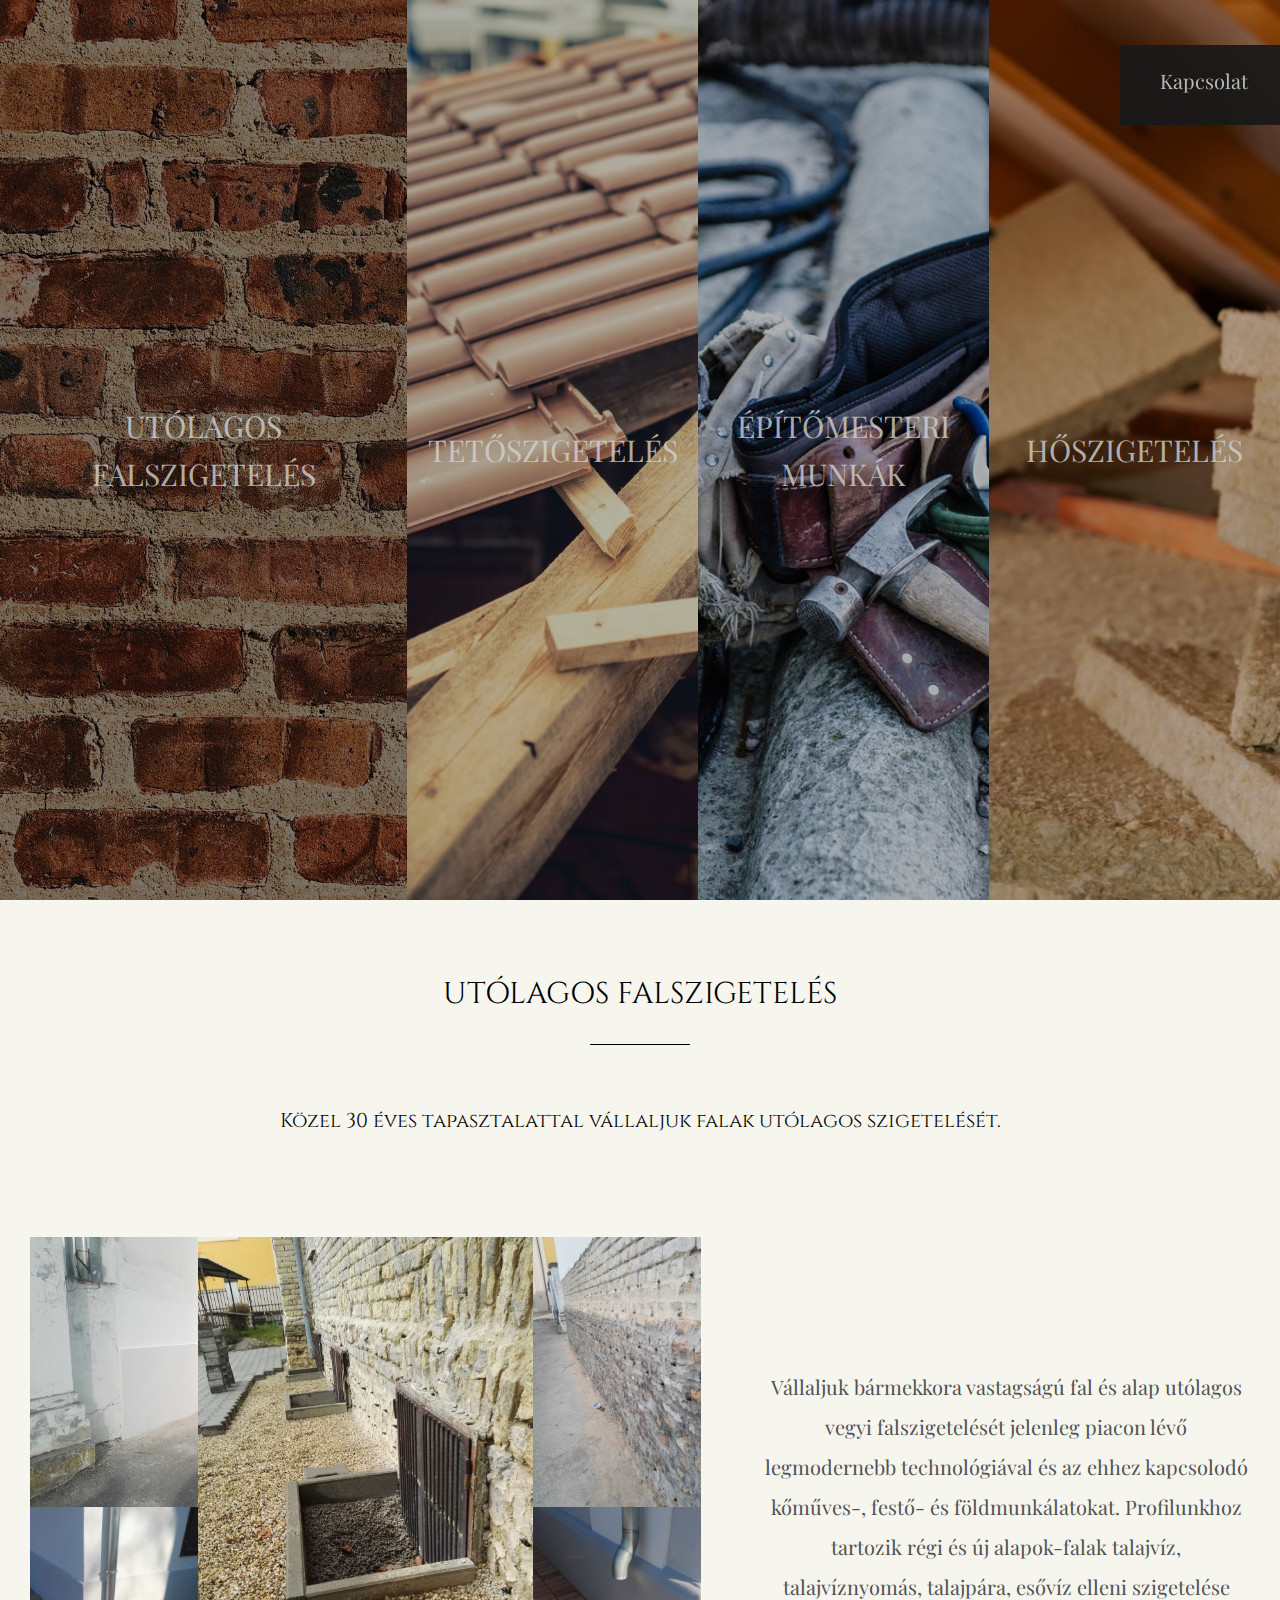
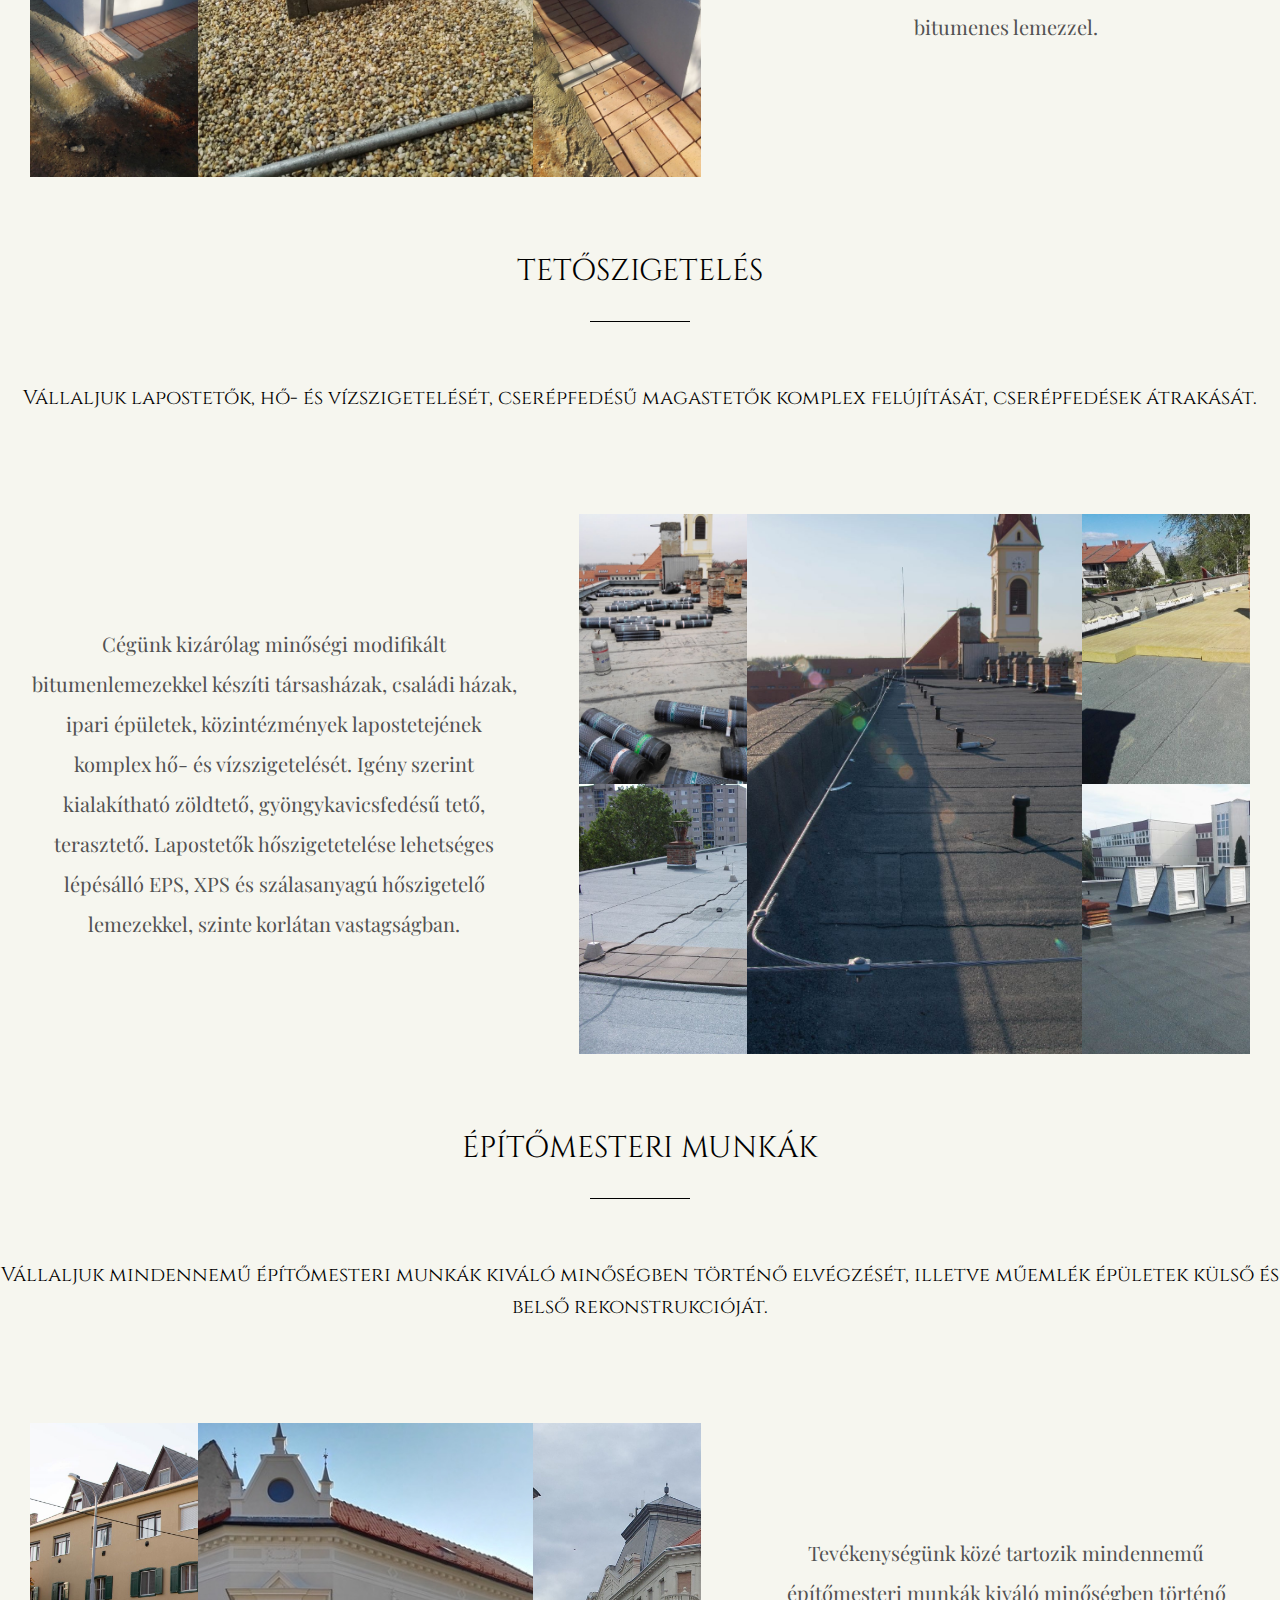
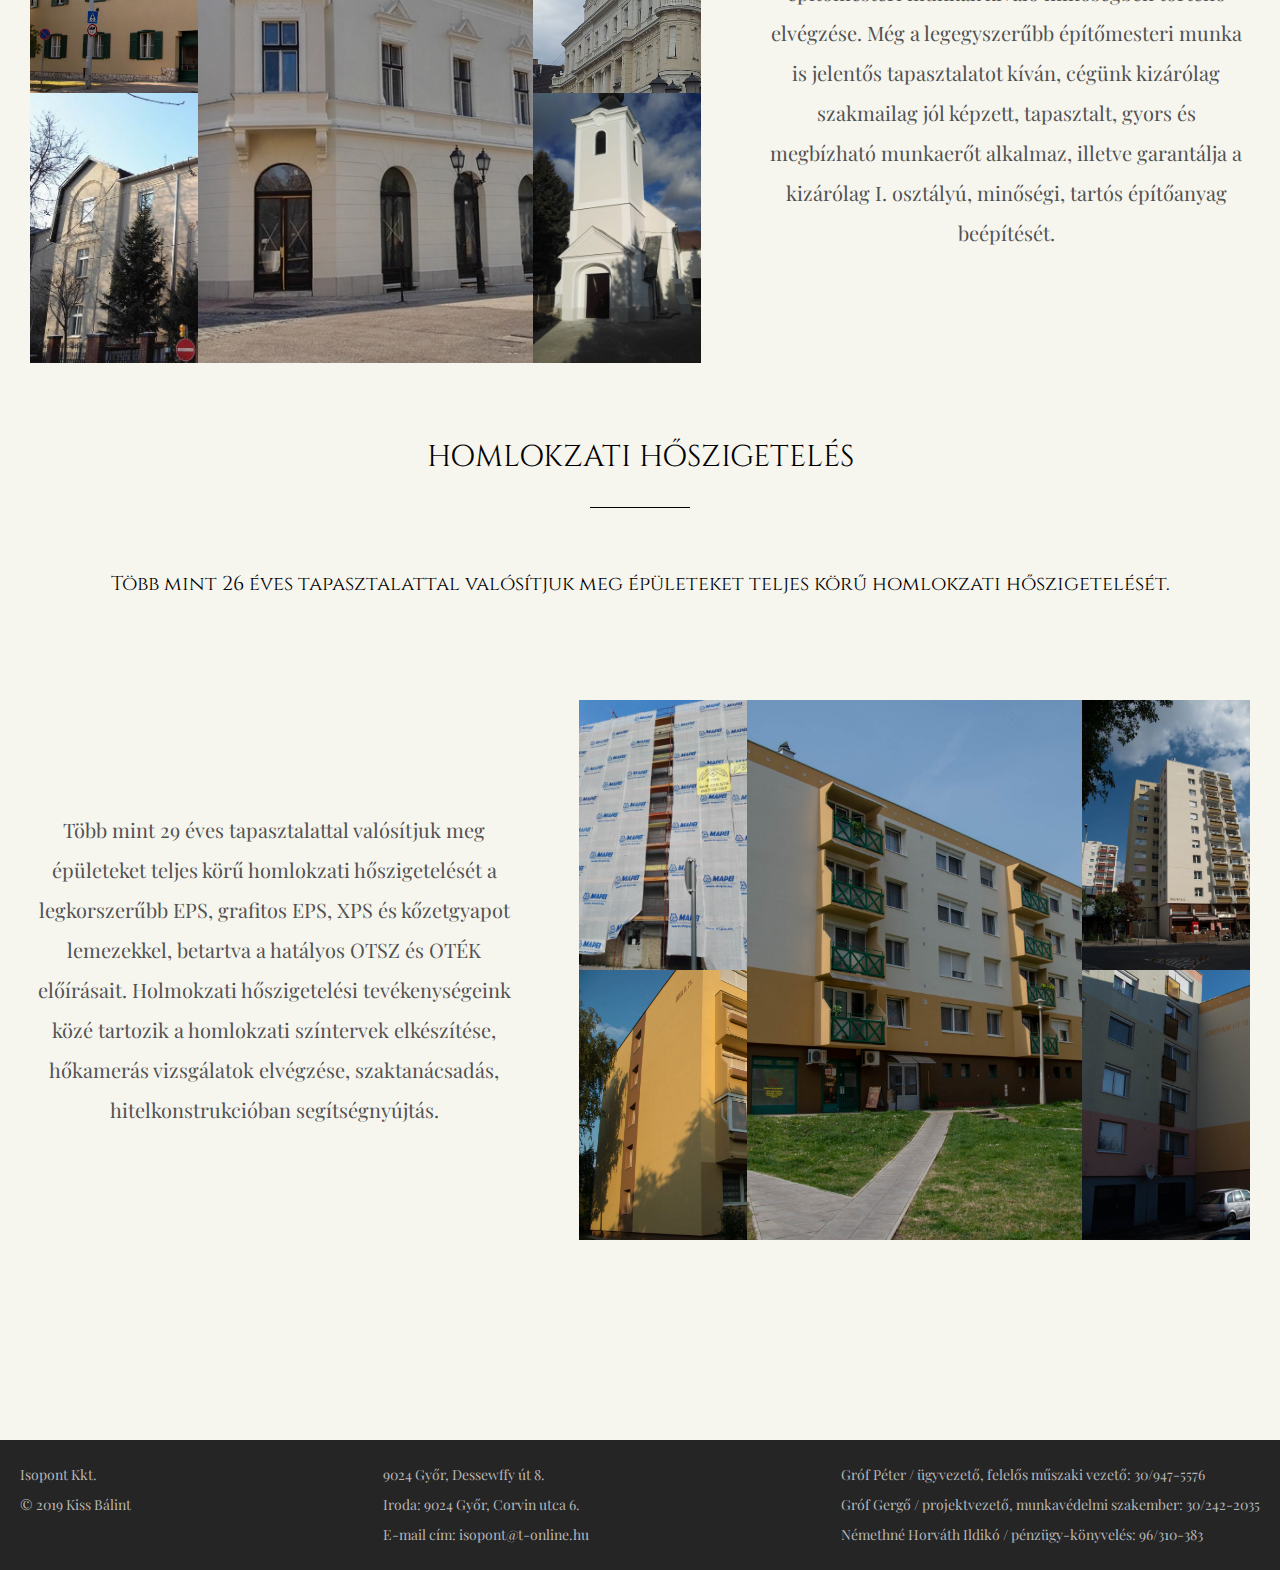
==== commit c6a00b4a: "removed references and image texts" ====
--- a/index.html
+++ b/index.html
@@ -3,8 +3,7 @@
     <head>
         <meta charset="UTF-8">
         <meta name="viewport" content="width=device-width, initial-scale=1.0">
-        
-        
+
         <link href="https://fonts.googleapis.com/css?family=Cinzel" rel="stylesheet">
         <link href="https://fonts.googleapis.com/css?family=Cinzel|Playfair+Display" rel="stylesheet">
         <link rel="stylesheet" href="css/style.css">
@@ -45,26 +44,24 @@
                 
                 <div class="references__first--image">
                     <div class="references__first--image-1">
-                        <div class="ref__title">Szent Imre út 16-18</div>
+                        <div class="ref__title"></div>
                     </div> 
                     <div class="references__first--image-2">
-                        <div class="ref__title">Szent Imre út 16-18</div>
+                        <div class="ref__title"></div>
                     </div>
                     <div class="references__first--image-3">
-                         <div class="ref__title">Szent Imre út 16-18</div> 
+                         <div class="ref__title"></div> 
                     </div>
                     <div class="references__first--image-4">
-                        <div class="ref__title">Szent Imre út 16-18</div> 
+                        <div class="ref__title"></div> 
                     </div>
                     <div class="references__first--image-5">
-                        <div class="ref__title">Szent Imre út 16-18</div>
+                        <div class="ref__title"></div>
                     </div>
                     </div>
                     <div class="references__first--text">
                         Vállaljuk bármekkora vastagságú fal és alap utólagos vegyi falszigetelését jelenleg piacon lévő legmodernebb technológiával és az ehhez kapcsolodó kőműves-, festő- és földmunkálatokat.
-                        Profilunkhoz tartozik régi és új alapok-falak talajvíz, talajvíznyomás, talajpára, esővíz elleni szigetelése bitumenes lemezzel.
-                             
-                            <a href="#moreref" class="more__references">További referenciák</a>    
+                        Profilunkhoz tartozik régi és új alapok-falak talajvíz, talajvíznyomás, talajpára, esővíz elleni szigetelése bitumenes lemezzel.           
                     </div>    
             </div>
             </div>
@@ -81,26 +78,24 @@
 
         <div class="references__first--text">
                 Cégünk kizárólag minőségi modifikált bitumenlemezekkel készíti társasházak, családi házak, ipari épületek, közintézmények lapostetejének komplex hő- és vízszigetelését. 
-        Igény szerint kialakítható zöldtető, gyöngykavicsfedésű tető, terasztető. Lapostetők hőszigetetelése lehetséges lépésálló EPS, XPS és szálasanyagú hőszigetelő lemezekkel, szinte korlátan vastagságban. 
-                     
-                    <a href="#moreref" class="more__references">További referenciák</a>    
+        Igény szerint kialakítható zöldtető, gyöngykavicsfedésű tető, terasztető. Lapostetők hőszigetetelése lehetséges lépésálló EPS, XPS és szálasanyagú hőszigetelő lemezekkel, szinte korlátan vastagságban.            
             </div> 
 
 <div class="references__first--image">
     <div class="references__first--image-6">
-        <div class="ref__title">Szent Imre út 16-18</div>
+        <div class="ref__title"></div>
     </div> 
     <div class="references__first--image-7">
-        <div class="ref__title">Szent Imre út 16-18</div>
+        <div class="ref__title"></div>
     </div>
     <div class="references__first--image-8">
-         <div class="ref__title">Szent Imre út 16-18</div> 
+         <div class="ref__title"></div> 
     </div>
     <div class="references__first--image-9">
-        <div class="ref__title">Szent Imre út 16-18</div> 
+        <div class="ref__title"></div> 
     </div>
     <div class="references__first--image-10">
-        <div class="ref__title">Szent Imre út 16-18</div>
+        <div class="ref__title"></div>
     </div>
     </div>
 </div>
@@ -117,26 +112,24 @@
     
     <div class="references__first--image">
         <div class="references__first--image-11">
-            <div class="ref__title">Szent Imre út 16-18</div>
+            <div class="ref__title"></div>
         </div> 
         <div class="references__first--image-12">
-            <div class="ref__title">Szent Imre út 16-18</div>
+            <div class="ref__title"></div>
         </div>
         <div class="references__first--image-13">
-             <div class="ref__title">Szent Imre út 16-18</div> 
+             <div class="ref__title"></div> 
         </div>
         <div class="references__first--image-14">
-            <div class="ref__title">Szent Imre út 16-18</div> 
+            <div class="ref__title"></div> 
         </div>
         <div class="references__first--image-15">
-            <div class="ref__title">Szent Imre út 16-18</div>
+            <div class="ref__title"></div>
         </div>
         </div>
         <div class="references__first--text">
                 Tevékenységünk közé tartozik mindennemű építőmesteri munkák kiváló minőségben történő elvégzése. Még a legegyszerűbb építőmesteri munka is jelentős tapasztalatot kíván,  
-                cégünk kizárólag szakmailag jól képzett, tapasztalt, gyors és megbízható munkaerőt alkalmaz, illetve garantálja a kizárólag I. osztályú, minőségi, tartós építőanyag beépítését.
-                 
-                <a href="#moreref" class="more__references">További referenciák</a>    
+                cégünk kizárólag szakmailag jól képzett, tapasztalt, gyors és megbízható munkaerőt alkalmaz, illetve garantálja a kizárólag I. osztályú, minőségi, tartós építőanyag beépítését.         
         </div>    
 </div>
 </div>
@@ -154,26 +147,24 @@
         <div class="references__first--text">
                 Több mint 29 éves tapasztalattal valósítjuk meg épületeket teljes körű homlokzati hőszigetelését a legkorszerűbb EPS, grafitos EPS, 
                 XPS és kőzetgyapot lemezekkel, betartva a hatályos OTSZ és OTÉK előírásait.  
-Holmokzati hőszigetelési tevékenységeink közé tartozik a homlokzati színtervek elkészítése, hőkamerás vizsgálatok elvégzése, szaktanácsadás, hitelkonstrukcióban segítségnyújtás.
-                     
-                    <a href="#moreref" class="more__references">További referenciák</a>    
-            </div> 
+Holmokzati hőszigetelési tevékenységeink közé tartozik a homlokzati színtervek elkészítése, hőkamerás vizsgálatok elvégzése, szaktanácsadás, hitelkonstrukcióban segítségnyújtás.          
+        </div> 
 
 <div class="references__first--image">
     <div class="references__first--image-16">
-        <div class="ref__title">Szent Imre út 16-18</div>
+        <div class="ref__title"></div>
     </div> 
     <div class="references__first--image-17">
-        <div class="ref__title">Szent Imre út 16-18</div>
+        <div class="ref__title"></div>
     </div>
     <div class="references__first--image-18">
-         <div class="ref__title">Szent Imre út 16-18</div> 
+         <div class="ref__title"></div> 
     </div>
     <div class="references__first--image-19">
-        <div class="ref__title">Szent Imre út 16-18</div> 
+        <div class="ref__title"></div> 
     </div>
     <div class="references__first--image-20">
-        <div class="ref__title">Szent Imre út 16-18</div>
+        <div class="ref__title"></div>
     </div>
     </div>
 </div>
@@ -209,11 +200,6 @@
                             Némethné Horváth Ildikó / pénzügy-könyvelés<br>
                             Telefon: +36-96/310-383<br>
                         </div>
-     
-                            
- 
-
-                        
                     </div>
                 </div>
             </div>
@@ -226,49 +212,49 @@
 
                     <div class="moreref__content--image">
                             <!--<div class="moreref__content--image--1">
-                                <div class="rozamester">Szent László út 8.</div>
+                                <div class="rozamester"></div>
                             </div>
                             <div class="moreref__content--image--2">
-                                <div class="rozamester">Szent László út 8.</div>
+                                <div class="rozamester"></div>
                             </div> 
                             <div class="moreref__content--image--3">
-                                <div class="rozamester">Szent László út 8.</div>
+                                <div class="rozamester"></div>
                             </div> 
                             <div class="moreref__content--image--4">
-                                <div class="rozamester">Szent László út 8.</div>
+                                <div class="rozamester"></div>
                             </div> 
                             <div class="moreref__content--image--5">
-                                <div class="rozamester">Szent László út 8.</div>
+                                <div class="rozamester"></div>
                             </div> -->
                             <div class="moreref__content--image--6">
-                                <div class="rozamester">Szent László út 8.</div>
+                                <div class="rozamester"></div>
                             </div> 
                             <div class="moreref__content--image--7">
-                                <div class="rozamester">Szent László út 8.</div>
+                                <div class="rozamester"></div>
                             </div> 
                             <div class="moreref__content--image--8">
-                                <div class="rozamester">Szent László út 8.</div>
+                                <div class="rozamester"></div>
                             </div>
                             <div class="moreref__content--image--9">
-                                <div class="rozamester">Szent László út 8.</div>
+                                <div class="rozamester"></div>
                             </div>
                             <div class="moreref__content--image--10">
-                                <div class="rozamester">Szent László út 8.</div>
+                                <div class="rozamester"></div>
                             </div>
                             <div class="moreref__content--image--11">
-                                <div class="rozamester">Szent László út 8.</div>
+                                <div class="rozamester"></div>
                             </div>
                             <div class="moreref__content--image--12">
-                                <div class="rozamester">Szent László út 8.</div>
+                                <div class="rozamester"></div>
                             </div>
                             <div class="moreref__content--image--13">
-                                <div class="rozamester">Szent László út 8.</div>
+                                <div class="rozamester"></div>
                             </div>
                             <div class="moreref__content--image--14">
-                                <div class="rozamester">Szent László út 8.</div>
+                                <div class="rozamester"></div>
                             </div>
                             <div class="moreref__content--image--15">
-                                <div class="rozamester">Szent László út 8.</div>
+                                <div class="rozamester"></div>
                             </div>
                     </div>
 
@@ -300,16 +286,10 @@
             <li>Némethné Horváth Ildikó / pénzügy-könyvelés:
                     96/310-383</li>
         </div>
-
-
-</div>
+    </div>
     
-    
-        
-    
-
-        
-        <script src='main.js'></script>
+
+    <script src='main.js'></script>
 
     </body>
 </html>
--- a/css/style.css
+++ b/css/style.css
@@ -537,18 +537,7 @@
       .references__first--text {
         width: 100%; } }
 
-.references .ref__title {
-  height: 3rem;
-  width: 100%;
-  color: rgba(211, 211, 211, 0.85);
-  text-align: left;
-  margin: 0 auto;
-  padding: 0.3rem 0.3rem;
-  font-size: 1.7rem;
-  background: #191919;
-  position: absolute;
-  bottom: 0%;
-  z-index: -10; }
+
 
 .split__image--first, .split__image--second, .split__image--third,
 .split__image--fourth, .split__image--second:before, .split__image--first:before,
@@ -936,33 +925,6 @@
             position: absolute;
             bottom: 0; } }
 
-.more__references {
-  display: flex;
-  border-radius: 4px;
-  margin: 2rem auto;
-  width: 40%;
-  height: 6rem;
-  font-size: 2rem;
-  justify-content: center;
-  text-align: center;
-  padding-top: 1rem;
-  color: rgba(211, 211, 211, 0.85);
-  text-decoration: none;
-  background: rgba(25, 25, 25, 0.95);
-  transition: all .3s; }
-  @media only screen and (max-width: 1200px) {
-    .more__references {
-      font-size: 1.6rem;
-      margin: 1.5rem auto; } }
-  @media only screen and (max-width: 920px) {
-    .more__references {
-      font-size: 1.6rem;
-      padding-top: .5rem;
-      height: 7rem; } }
-  .more__references:hover {
-    color: lightgray;
-    background: #191919; }
-
 .rozamester {
   height: 3rem;
   width: 100%;
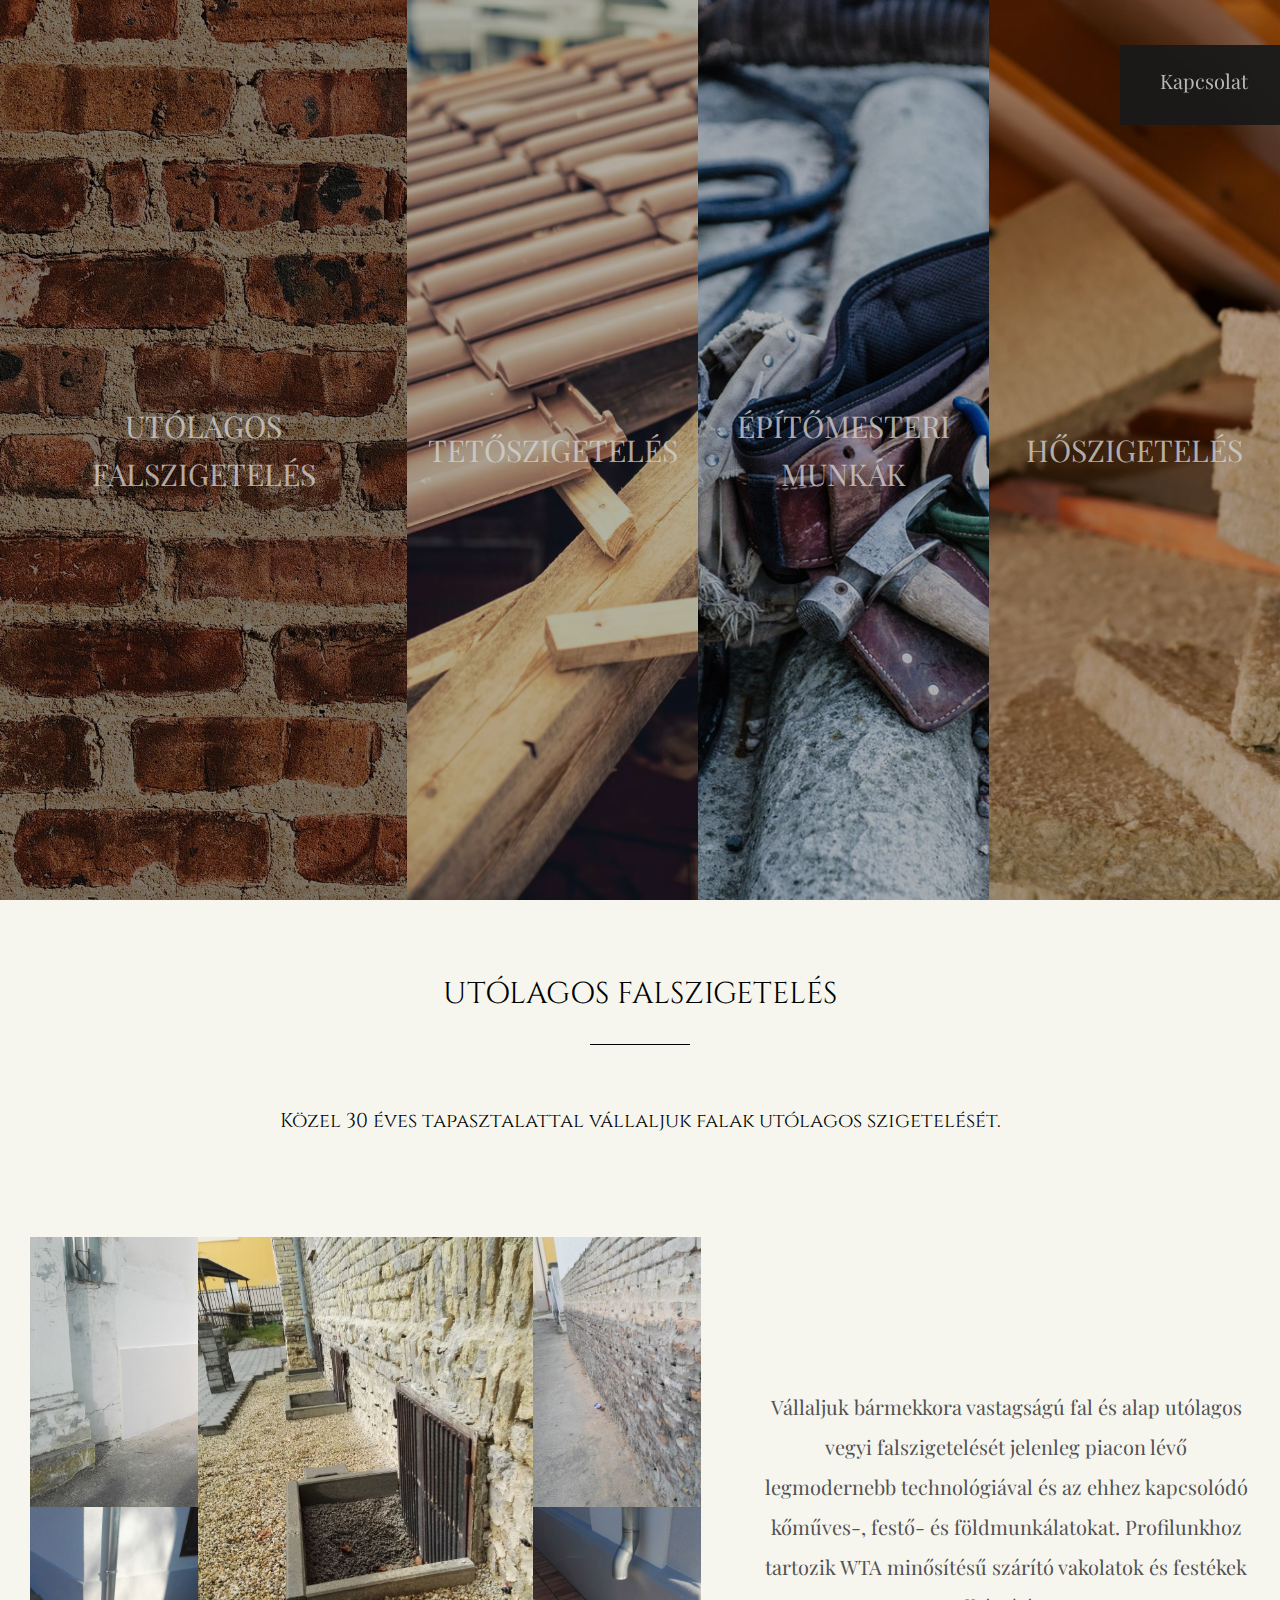
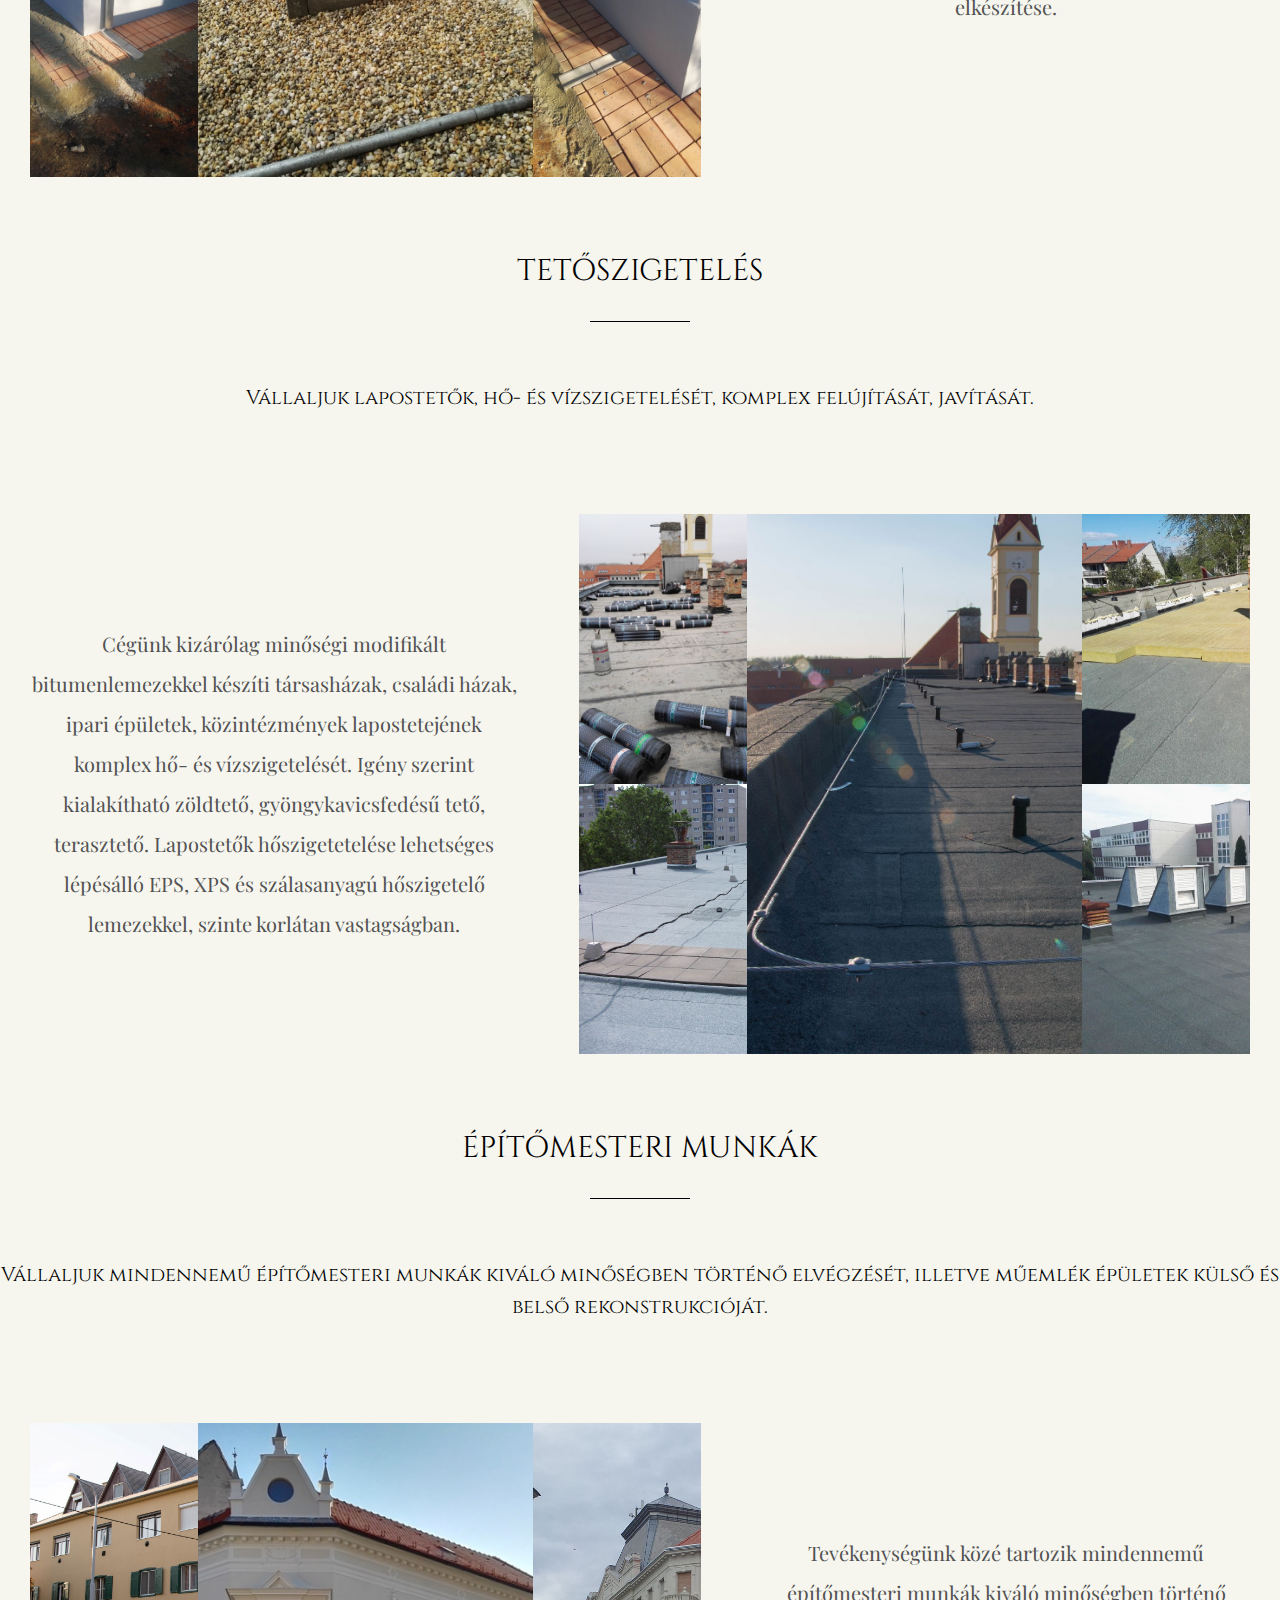
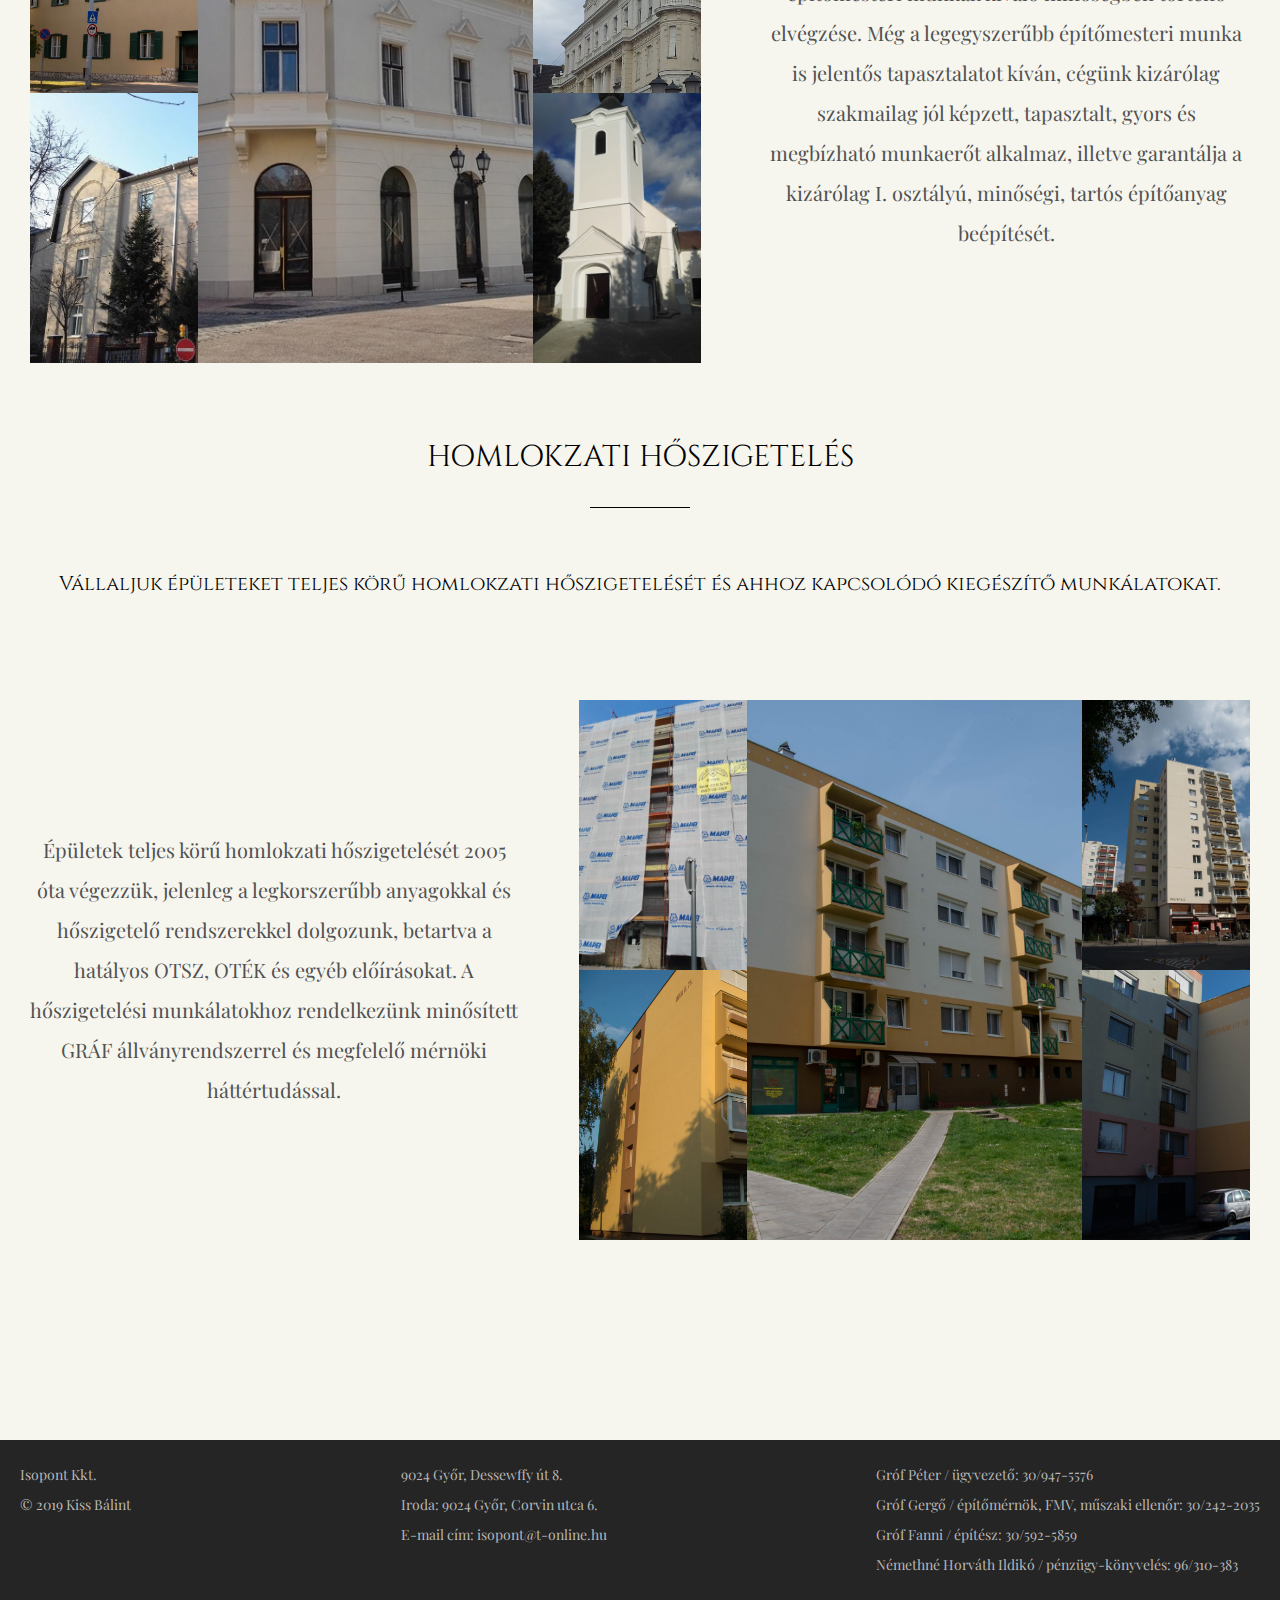
==== commit 926290f4: "text changes" ====
--- a/index.html
+++ b/index.html
@@ -60,8 +60,8 @@
                     </div>
                     </div>
                     <div class="references__first--text">
-                        Vállaljuk bármekkora vastagságú fal és alap utólagos vegyi falszigetelését jelenleg piacon lévő legmodernebb technológiával és az ehhez kapcsolodó kőműves-, festő- és földmunkálatokat.
-                        Profilunkhoz tartozik régi és új alapok-falak talajvíz, talajvíznyomás, talajpára, esővíz elleni szigetelése bitumenes lemezzel.           
+                        Vállaljuk bármekkora vastagságú fal és alap utólagos vegyi falszigetelését jelenleg piacon lévő legmodernebb technológiával
+                         és az ehhez kapcsolódó kőműves-, festő- és földmunkálatokat. Profilunkhoz tartozik WTA minősítésű szárító vakolatok és festékek elkészítése.           
                     </div>    
             </div>
             </div>
@@ -72,8 +72,7 @@
 <div class="references" id="tetoszig">
     <h2>Tetőszigetelés</h2>
     <div class="h2__line"></div>
-            <h3>Vállaljuk lapostetők, hő- és vízszigetelését, cserépfedésű magastetők komplex 
-                felújítását, cserépfedések átrakását.</h3>
+            <h3>Vállaljuk lapostetők, hő- és vízszigetelését, komplex felújítását, javítását.</h3>
 <div class="references__first">
 
         <div class="references__first--text">
@@ -140,14 +139,12 @@
 <div class="references" id="hoszig">
     <h2>Homlokzati hőszigetelés</h2>
     <div class="h2__line"></div>
-            <h3>Több mint 26 éves tapasztalattal valósítjuk meg
-                    épületeket teljes körű homlokzati hőszigetelését.</h3>
+            <h3>Vállaljuk épületeket teljes körű homlokzati hőszigetelését és ahhoz kapcsolódó kiegészítő munkálatokat.</h3>
 <div class="references__first">
 
         <div class="references__first--text">
-                Több mint 29 éves tapasztalattal valósítjuk meg épületeket teljes körű homlokzati hőszigetelését a legkorszerűbb EPS, grafitos EPS, 
-                XPS és kőzetgyapot lemezekkel, betartva a hatályos OTSZ és OTÉK előírásait.  
-Holmokzati hőszigetelési tevékenységeink közé tartozik a homlokzati színtervek elkészítése, hőkamerás vizsgálatok elvégzése, szaktanácsadás, hitelkonstrukcióban segítségnyújtás.          
+            Épületek teljes körű homlokzati hőszigetelését 2005 óta végezzük, jelenleg a legkorszerűbb anyagokkal és hőszigetelő rendszerekkel dolgozunk, betartva a hatályos OTSZ, OTÉK és egyéb előírásokat.
+             A hőszigetelési munkálatokhoz rendelkezünk minősített GRÁF állványrendszerrel és megfelelő mérnöki háttértudással.          
         </div> 
 
 <div class="references__first--image">
@@ -187,16 +184,21 @@
     
      
                         <div class="popup__content--text-contacts">
-                            Gróf Péter / ügyvezető, felelős műszaki vezető<br>
+                            Gróf Péter / ügyvezető<br>
                             mobil: +36-30/947-5576<br>
                         </div>
      
                         <div class="popup__content--text-contacts">
-                            Gróf Gergő / projektvezető, építőmérnök, munkavédelmi szakember<br>
+                            Gróf Gergő / építőmérnök, FMV, műszaki ellenőr<br>
                             mobil: +36-30/242-2035<br>
                         </div>
      
-                            <div class="popup__content--text-contacts">
+                        <div class="popup__content--text-contacts">
+                            Gróf Fanni / építész<br>
+                            mobil: +36-30/592-5859<br>
+                        </div>
+                        
+                        <div class="popup__content--text-contacts">
                             Némethné Horváth Ildikó / pénzügy-könyvelés<br>
                             Telefon: +36-96/310-383<br>
                         </div>
@@ -279,10 +281,12 @@
     </div>
 
     <div class="footer-item">
-            <li>Gróf Péter / ügyvezető, felelős műszaki vezető:
+            <li>Gróf Péter / ügyvezető:
                 30/947-5576</li>
-            <li>Gróf Gergő / projektvezető, munkavédelmi szakember:
+            <li>Gróf Gergő / építőmérnök, FMV, műszaki ellenőr:
                     30/242-2035</li>
+            <li>Gróf Fanni / építész:
+                     30/592-5859<li>
             <li>Némethné Horváth Ildikó / pénzügy-könyvelés:
                     96/310-383</li>
         </div>
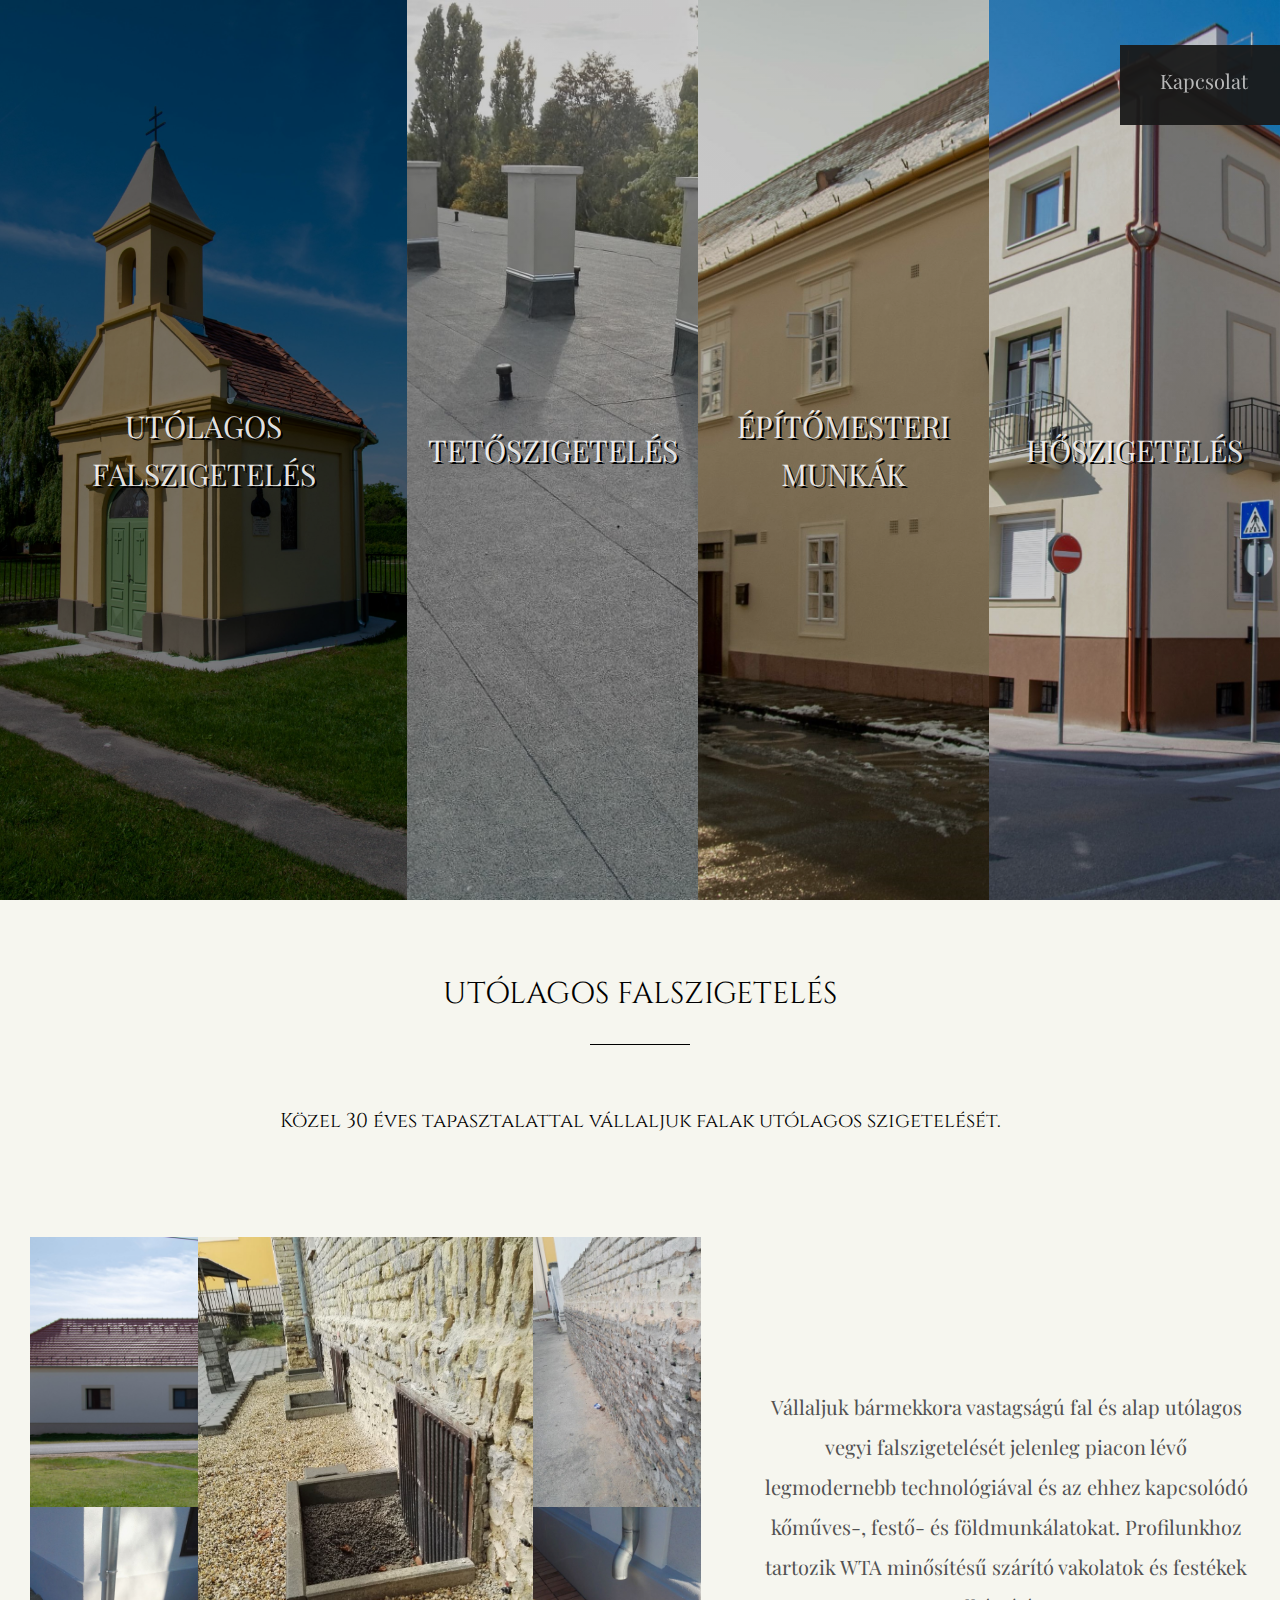
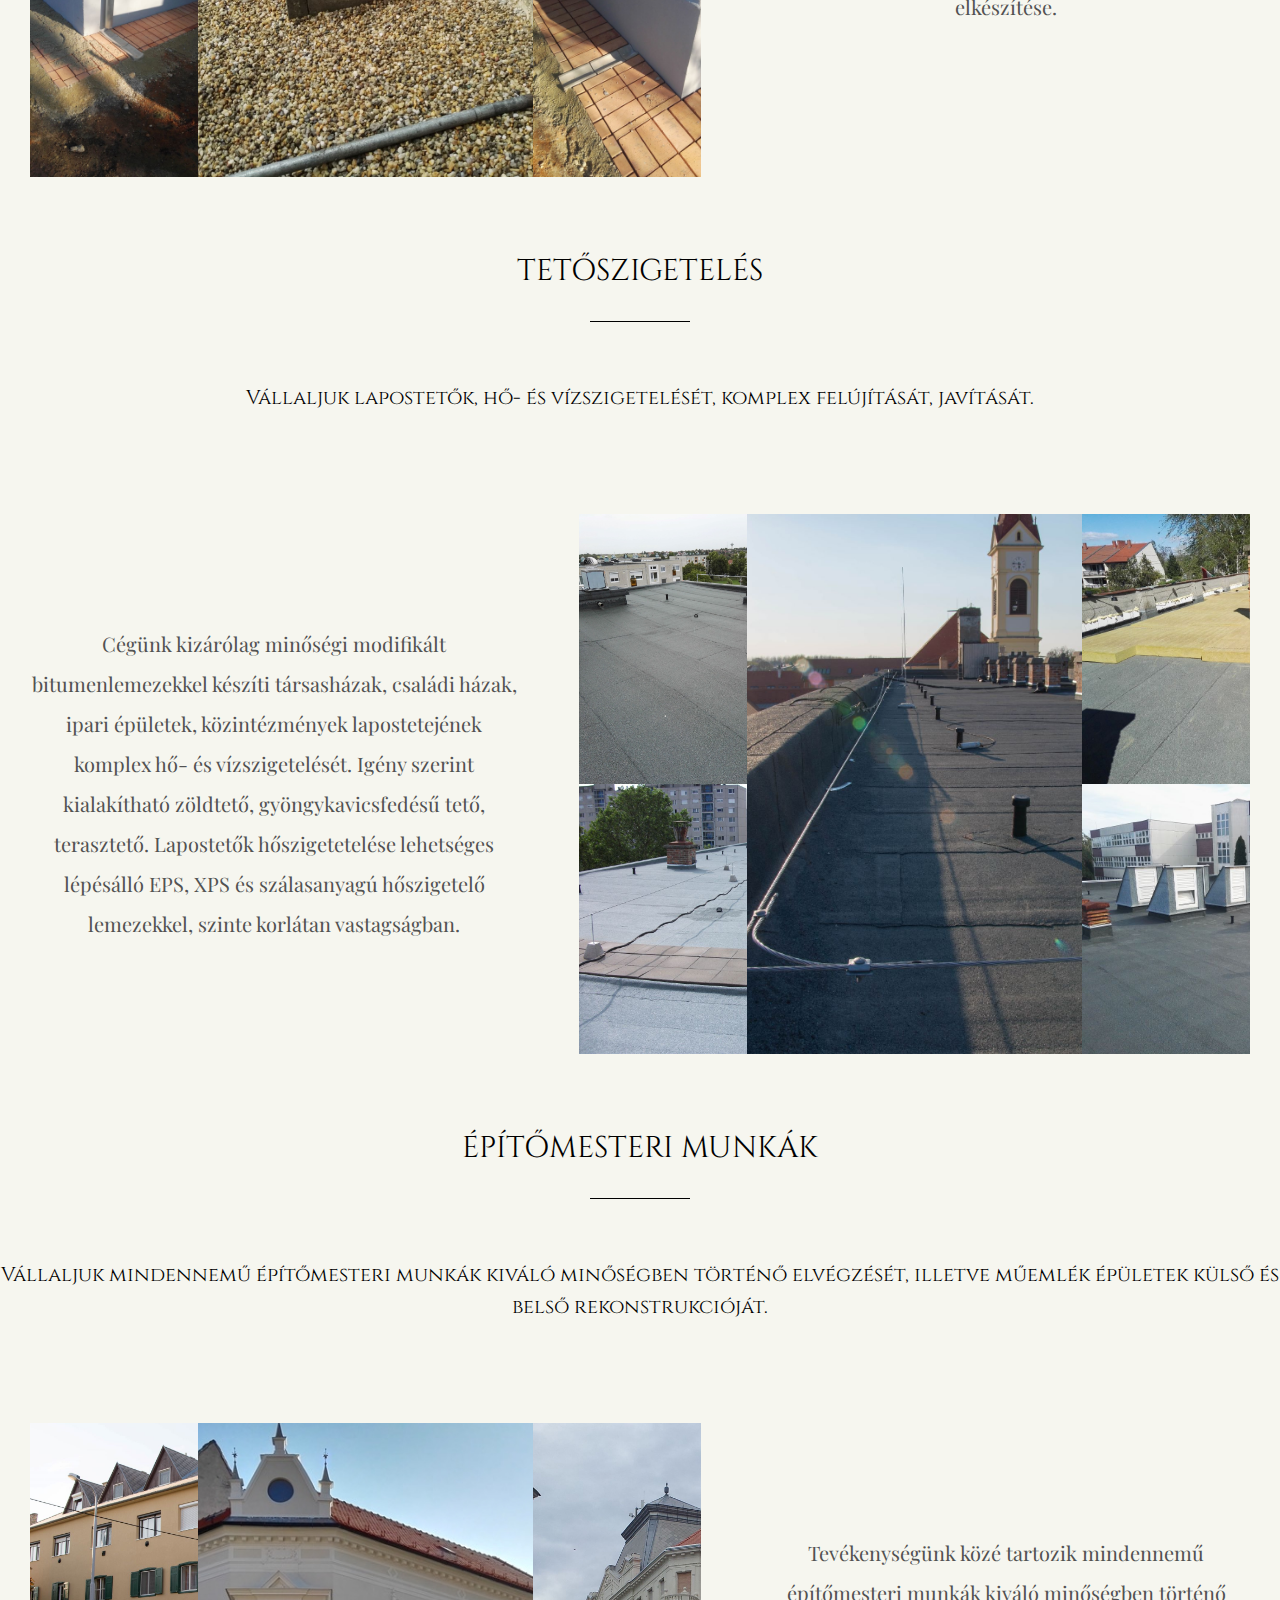
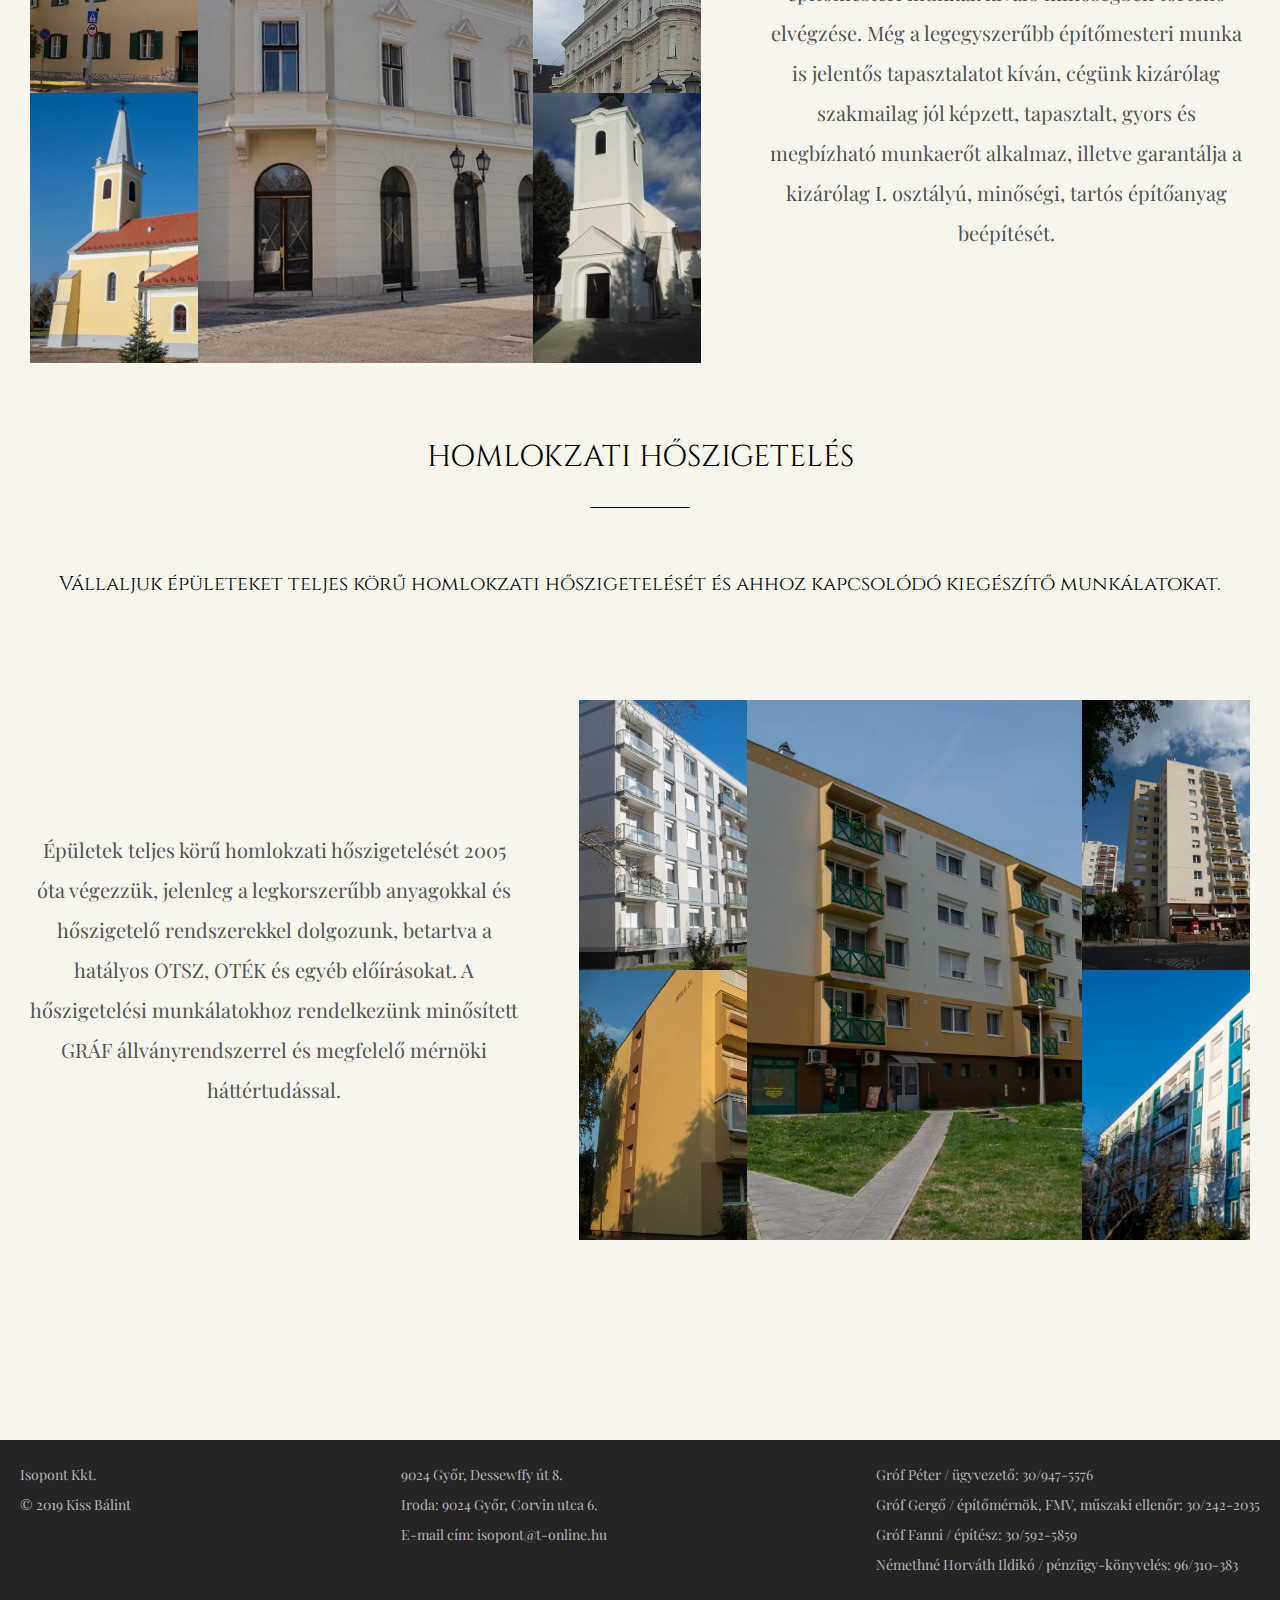
==== commit 6dd7bbbd: "Gergo comment changes" ====
--- a/index.html
+++ b/index.html
@@ -9,7 +9,7 @@
         <link rel="stylesheet" href="css/style.css">
         <link rel="shortcut icon" type="image/png" href="img/favicon.png">
         
-        <title>geri &mdash; website</title>
+        <title>Isopont &mdash; Kkt.</title>
     </head>
     <body>
         <div class="container">
--- a/css/style.css
+++ b/css/style.css
@@ -53,19 +53,19 @@
       .split__image {
         height: 50vh; } }
     .split__image--first {
-      background-image: linear-gradient(rgba(0, 0, 0, 0.3), rgba(0, 0, 0, 0.3)), url("../img/utólagosfalszig_2.jpg");
+      background-image: linear-gradient(rgba(0, 0, 0, 0.2), rgba(0, 0, 0, 0.2)), url("../img/utólagosfalszig_2.jpg");
       background-position: center;
       background-size: cover; }
     .split__image--second {
-      background-image: linear-gradient(rgba(0, 0, 0, 0.3), rgba(0, 0, 0, 0.3)), url("../img/tető_2.jpg");
+      background-image: linear-gradient(rgba(0, 0, 0, 0.2), rgba(0, 0, 0, 0.2)), url("../img/tető_2.jpg");
       background-size: cover;
       background-position: center; }
     .split__image--third {
-      background-image: linear-gradient(rgba(0, 0, 0, 0.3), rgba(0, 0, 0, 0.3)), url("../img/építő_1.jpg");
+      background-image: linear-gradient(rgba(0, 0, 0, 0.2), rgba(0, 0, 0, 0.2)), url("../img/építő_1.jpg");
       background-size: cover;
       background-position: center; }
     .split__image--fourth {
-      background-image: linear-gradient(rgba(0, 0, 0, 0.3), rgba(0, 0, 0, 0.3)), url("../img/hőszig_1.jpg");
+      background-image: linear-gradient(rgba(0, 0, 0, 0.2), rgba(0, 0, 0, 0.2)), url("../img/hőszig_1.jpg");
       background-size: cover;
       background-position: center; }
   .split__button {
@@ -79,13 +79,15 @@
     text-align: center;
     font-size: 3rem;
     font-weight: 200;
-    color: rgba(211, 211, 211, 0.8);
+    color: rgba(255, 255, 255, 0.9);
     text-decoration: none;
     text-transform: uppercase;
-    transition: all 0.3s; }
+    transition: all 0.3s; 
+    text-shadow: 2px 2px #000000;
+  }
     .split__button:hover {
       color: lightgray;
-      border-bottom: 1px solid rgba(211, 211, 211, 0.8); }
+      border-bottom: 1px solid rgba(255, 255, 255, 0.9); }
     @media only screen and (max-width: 1020px) {
       .split__button {
         font-size: 2.4rem; } }
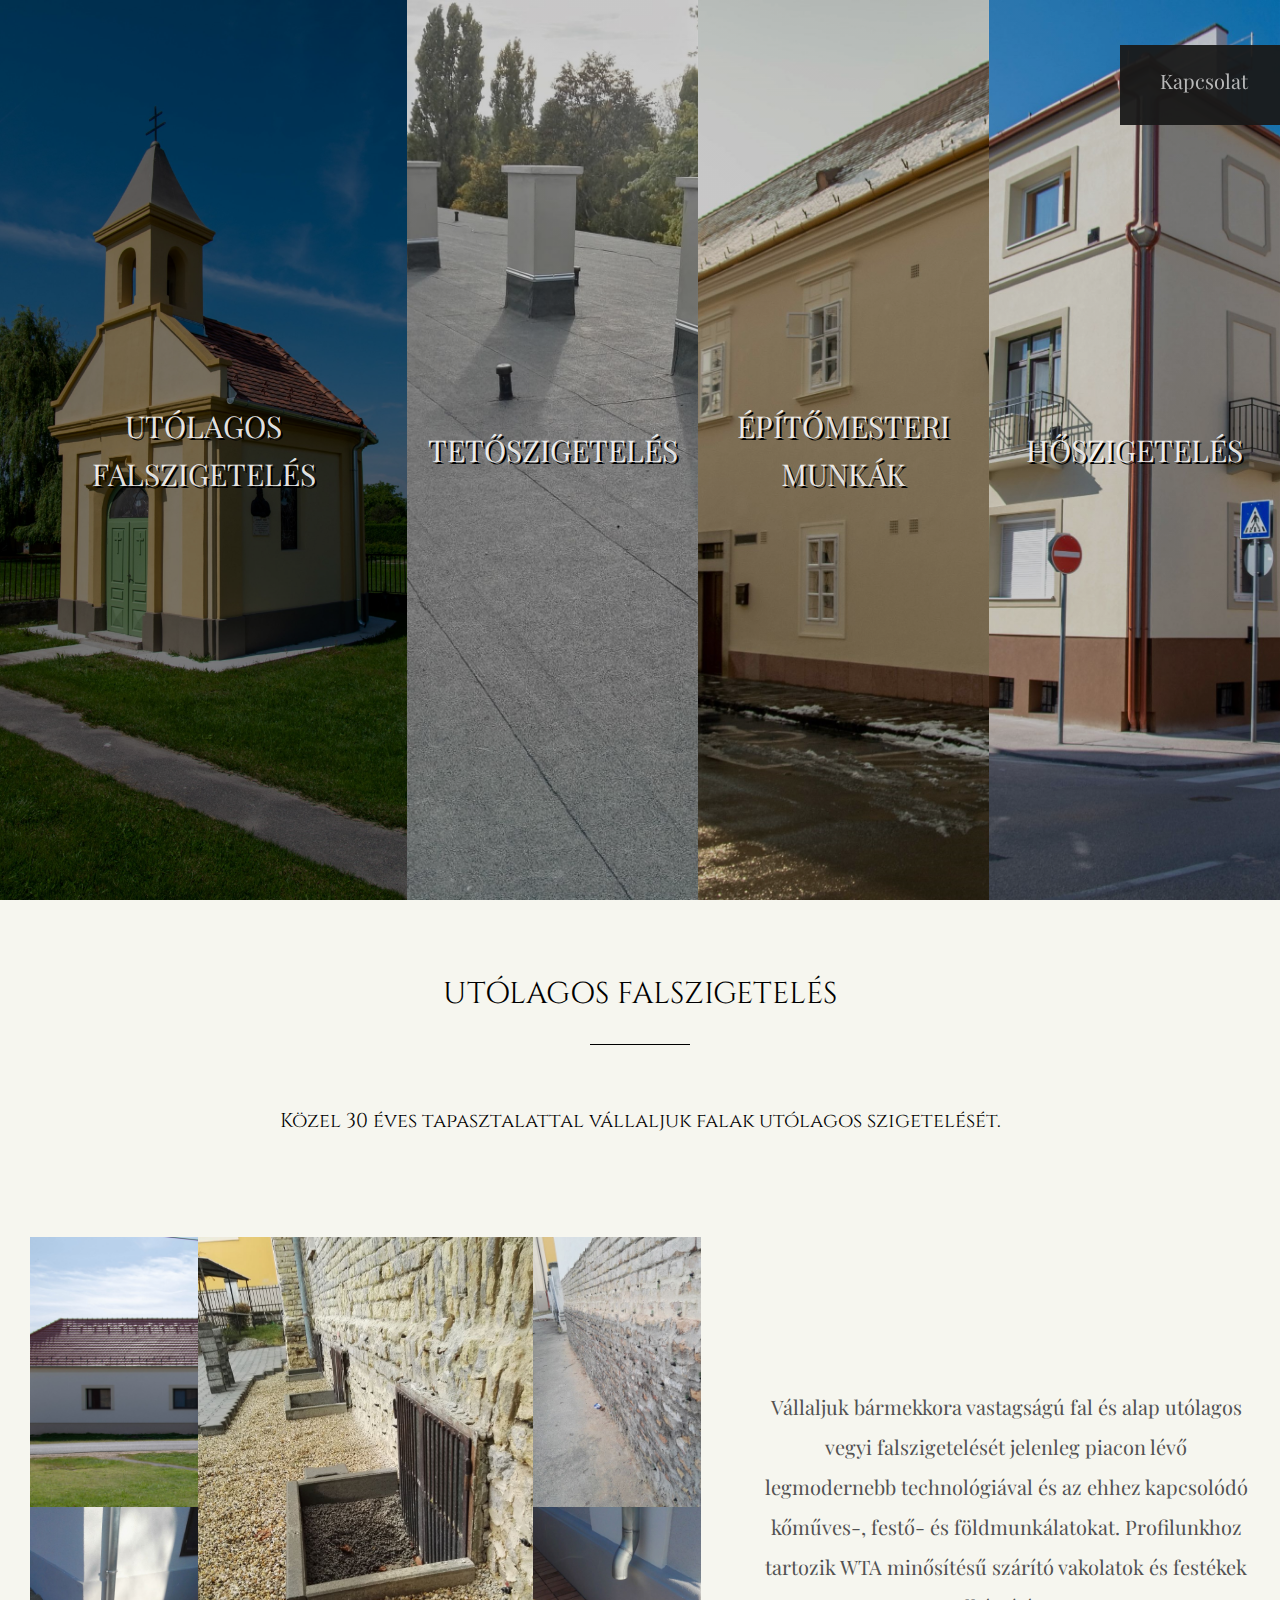
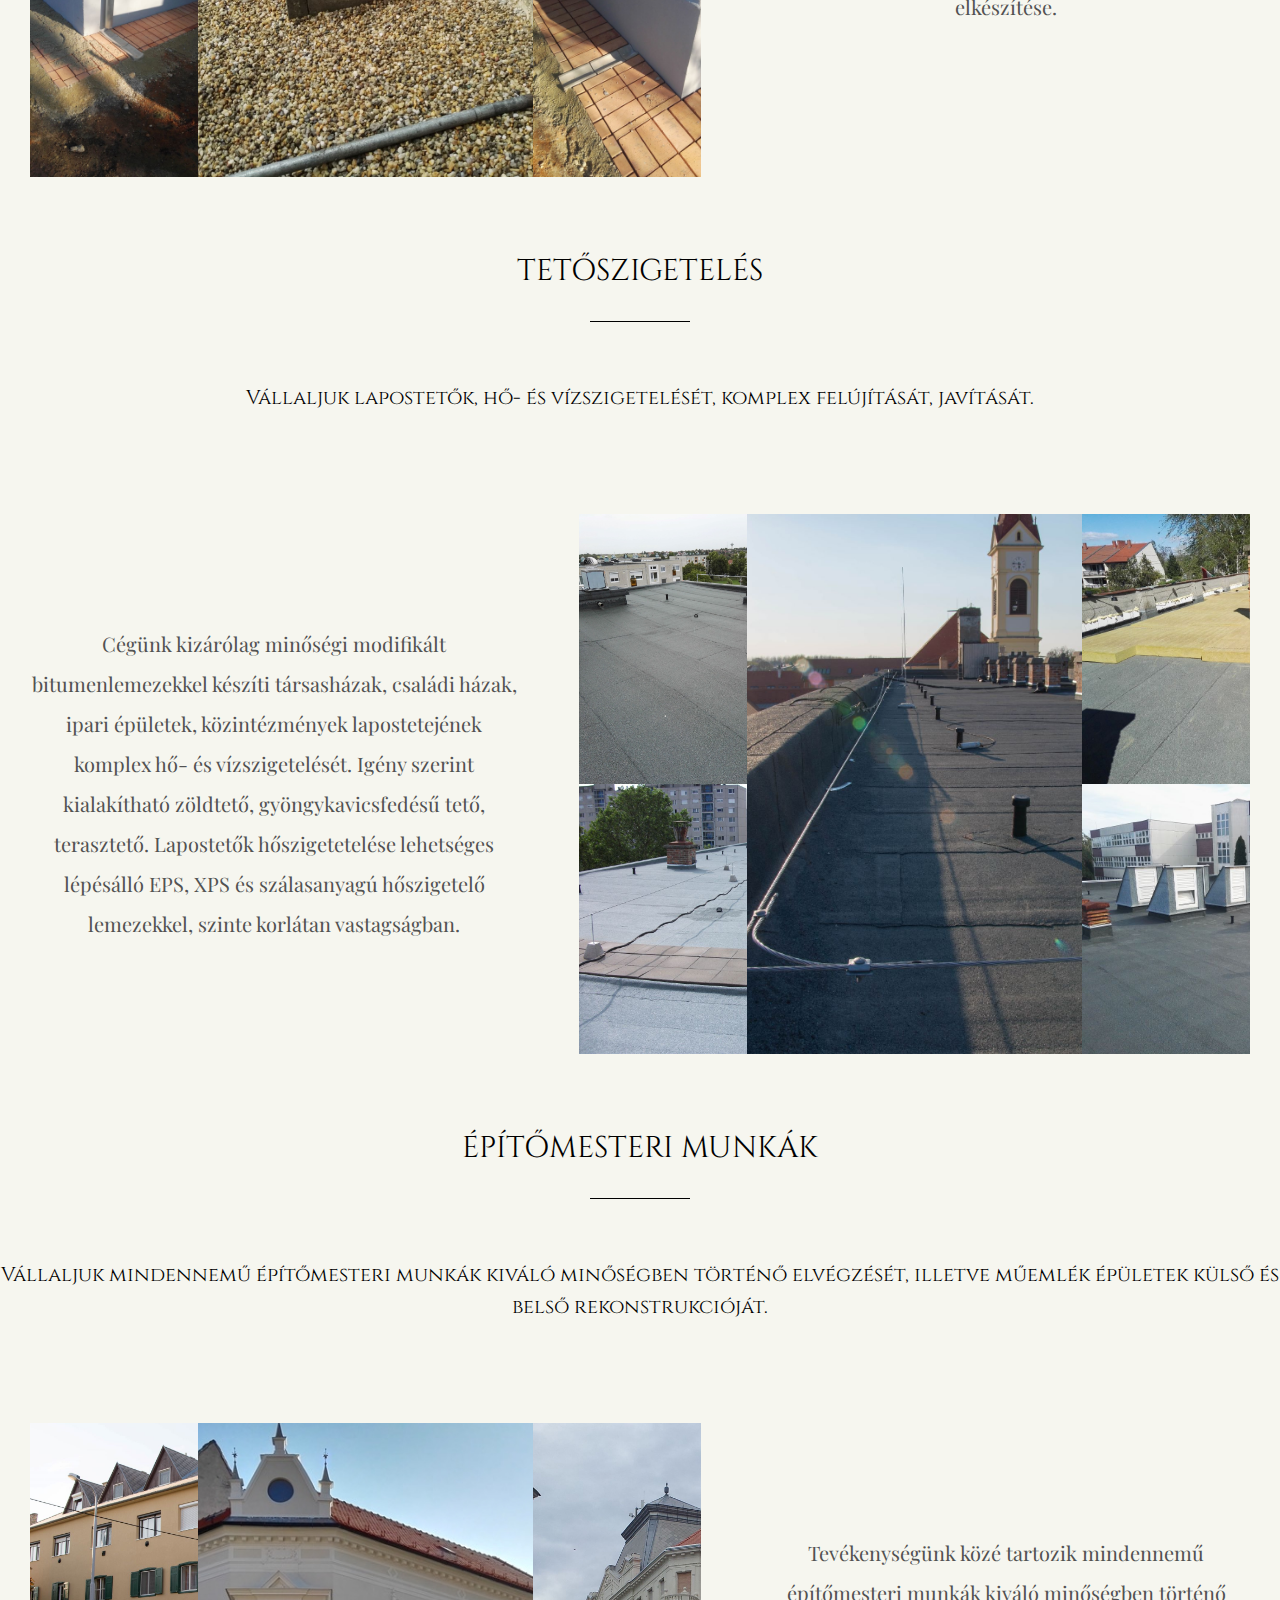
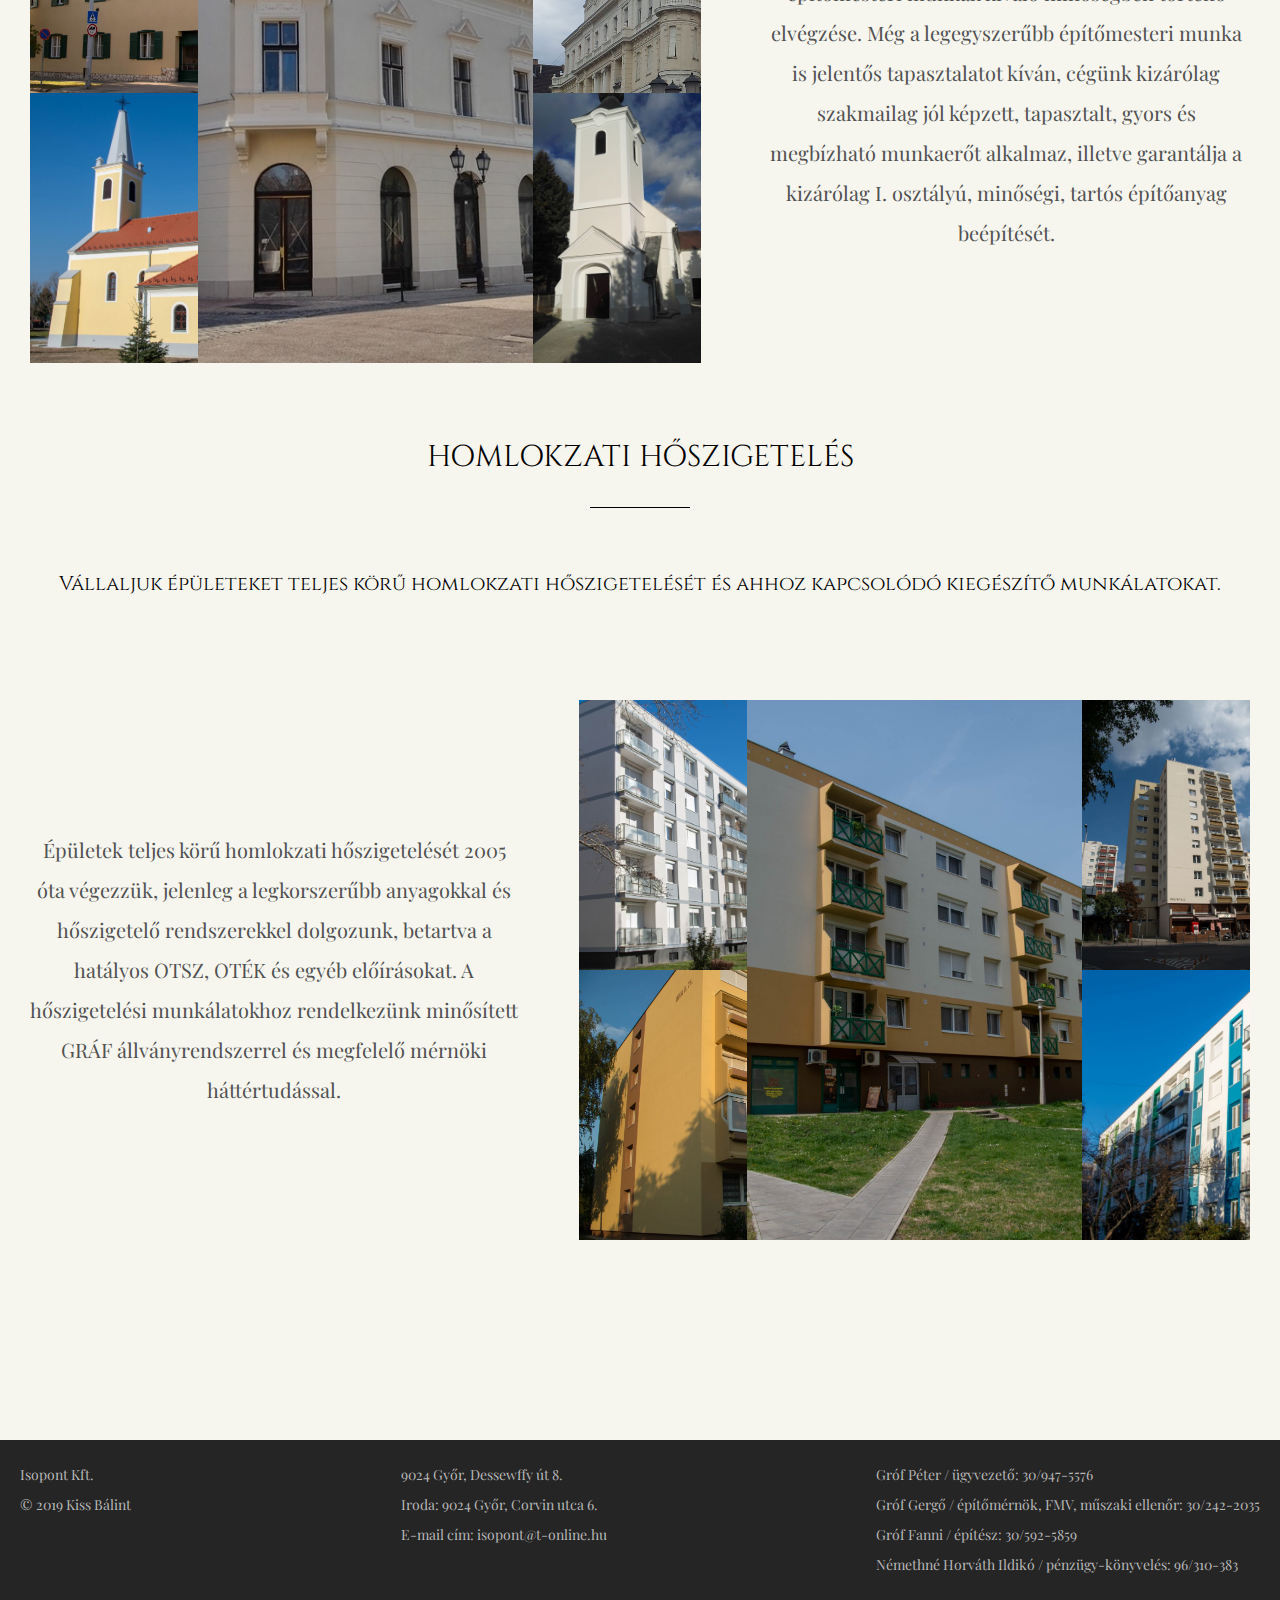
==== commit d0bef270: "kft instead of kkt" ====
--- a/index.html
+++ b/index.html
@@ -9,7 +9,7 @@
         <link rel="stylesheet" href="css/style.css">
         <link rel="shortcut icon" type="image/png" href="img/favicon.png">
         
-        <title>Isopont &mdash; Kkt.</title>
+        <title>Isopont &mdash; Kft.</title>
     </head>
     <body>
         <div class="container">
@@ -270,7 +270,7 @@
 <div class="footer">
 
         <div class="footer-item">
-                <li>Isopont Kkt.</li>
+                <li>Isopont Kft.</li>
                 <li>© 2019 Kiss Bálint</li>
             </div>
 
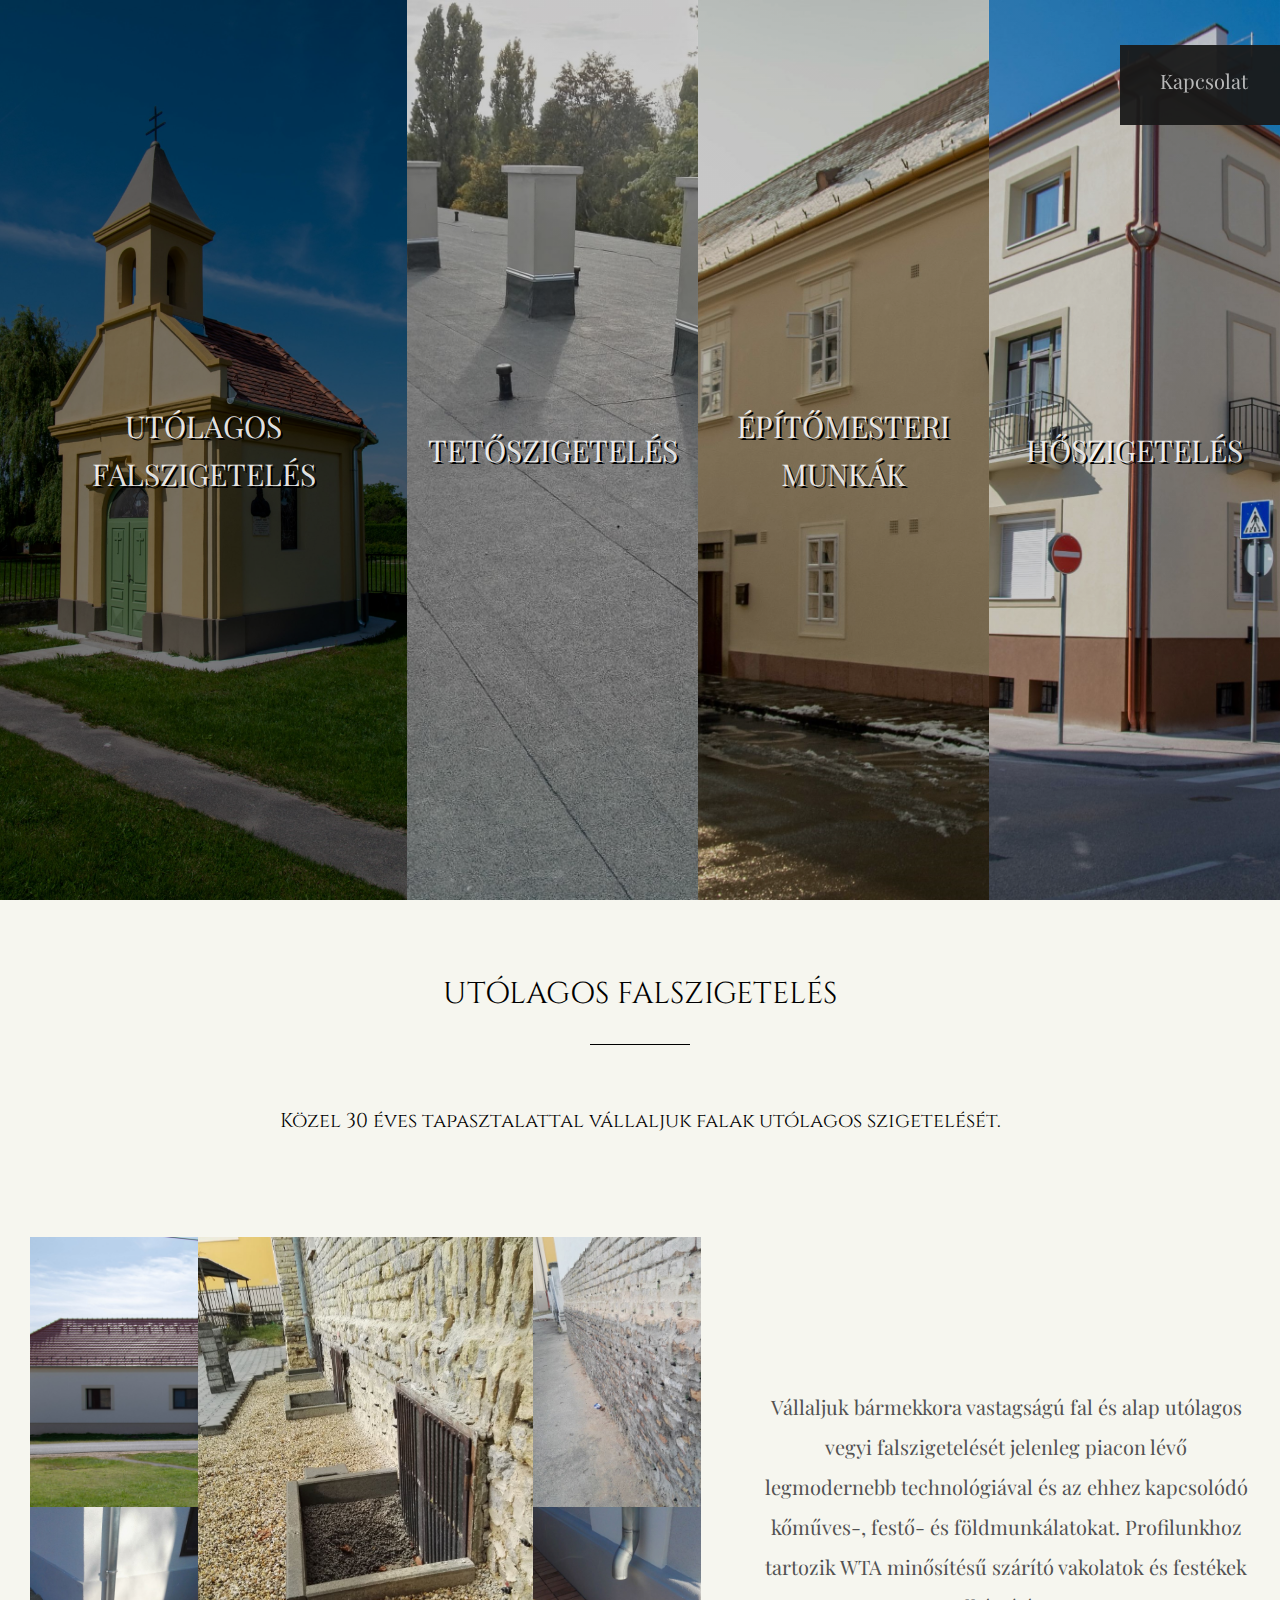
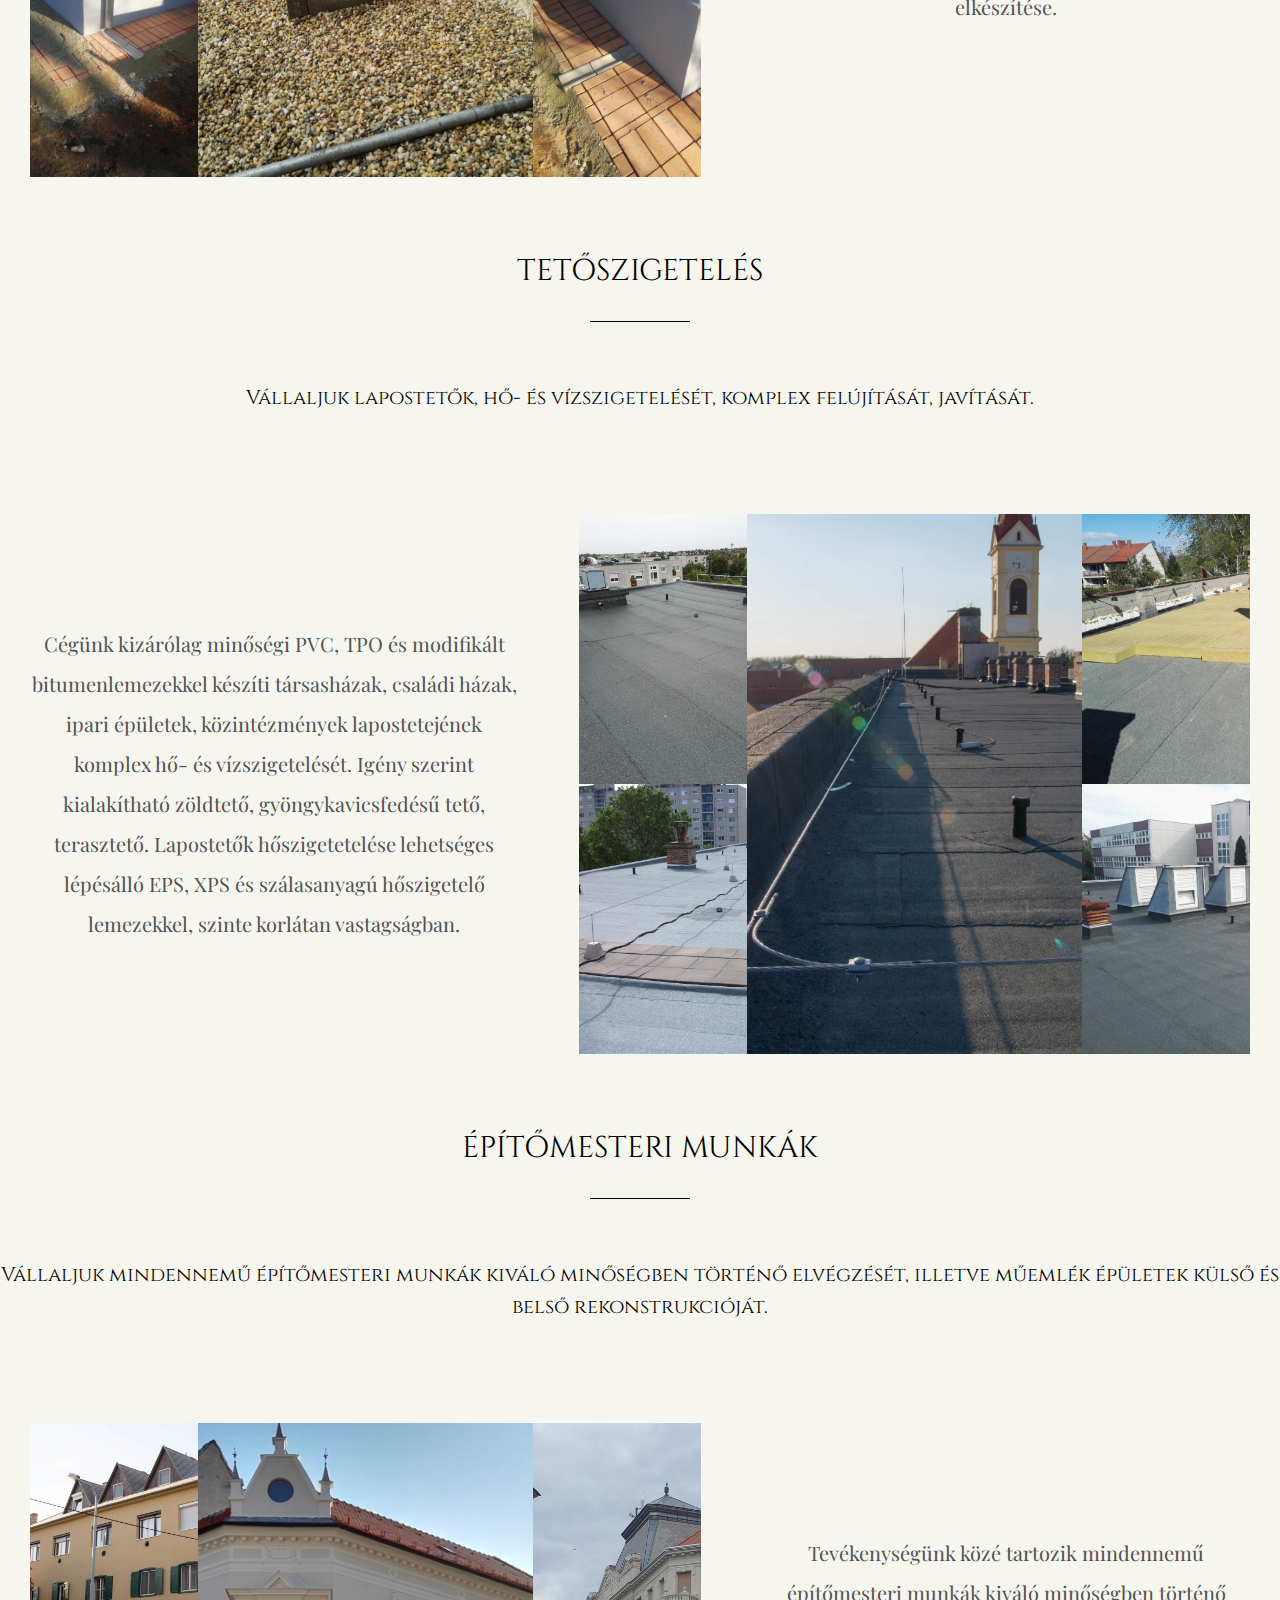
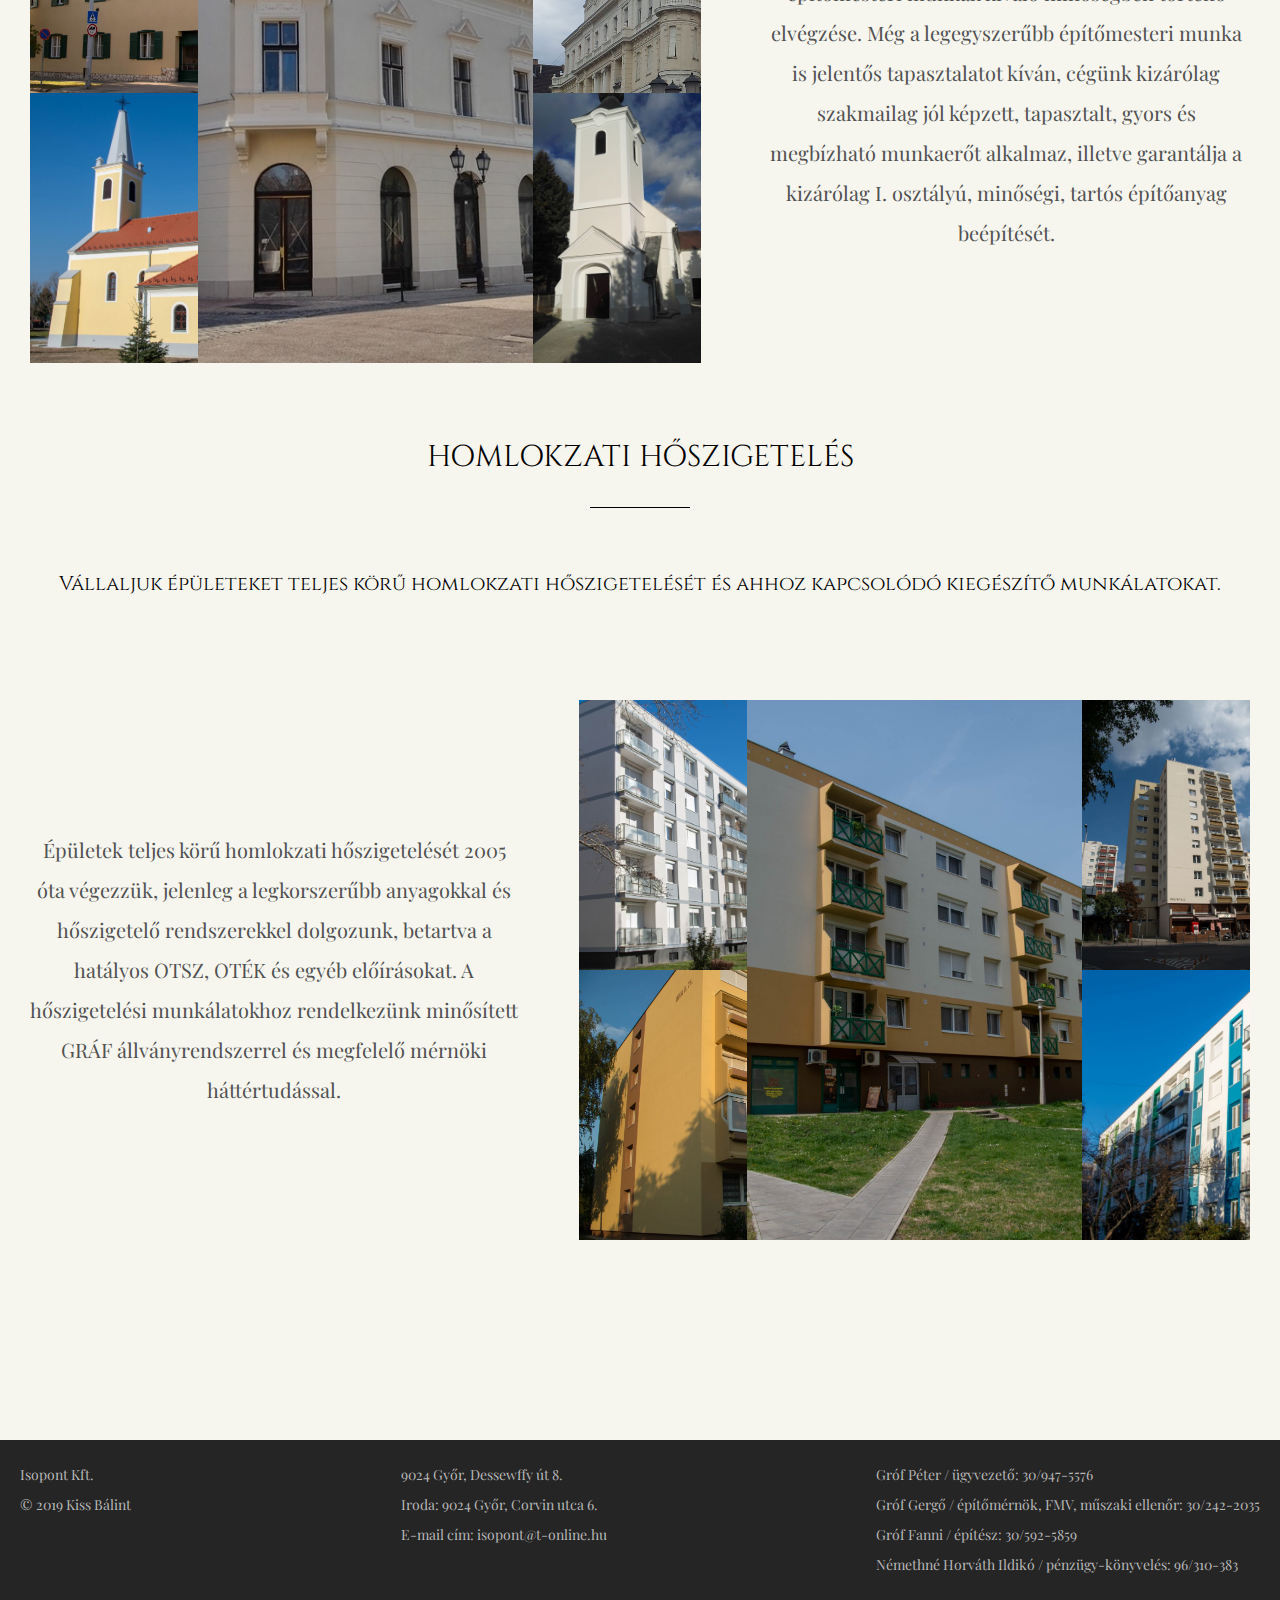
==== commit cdcfa441: "different text" ====
--- a/index.html
+++ b/index.html
@@ -76,7 +76,7 @@
 <div class="references__first">
 
         <div class="references__first--text">
-                Cégünk kizárólag minőségi modifikált bitumenlemezekkel készíti társasházak, családi házak, ipari épületek, közintézmények lapostetejének komplex hő- és vízszigetelését. 
+            Cégünk kizárólag minőségi PVC, TPO és modifikált bitumenlemezekkel készíti társasházak, családi házak, ipari épületek, közintézmények lapostetejének komplex hő- és vízszigetelését.  
         Igény szerint kialakítható zöldtető, gyöngykavicsfedésű tető, terasztető. Lapostetők hőszigetetelése lehetséges lépésálló EPS, XPS és szálasanyagú hőszigetelő lemezekkel, szinte korlátan vastagságban.            
             </div> 
 
